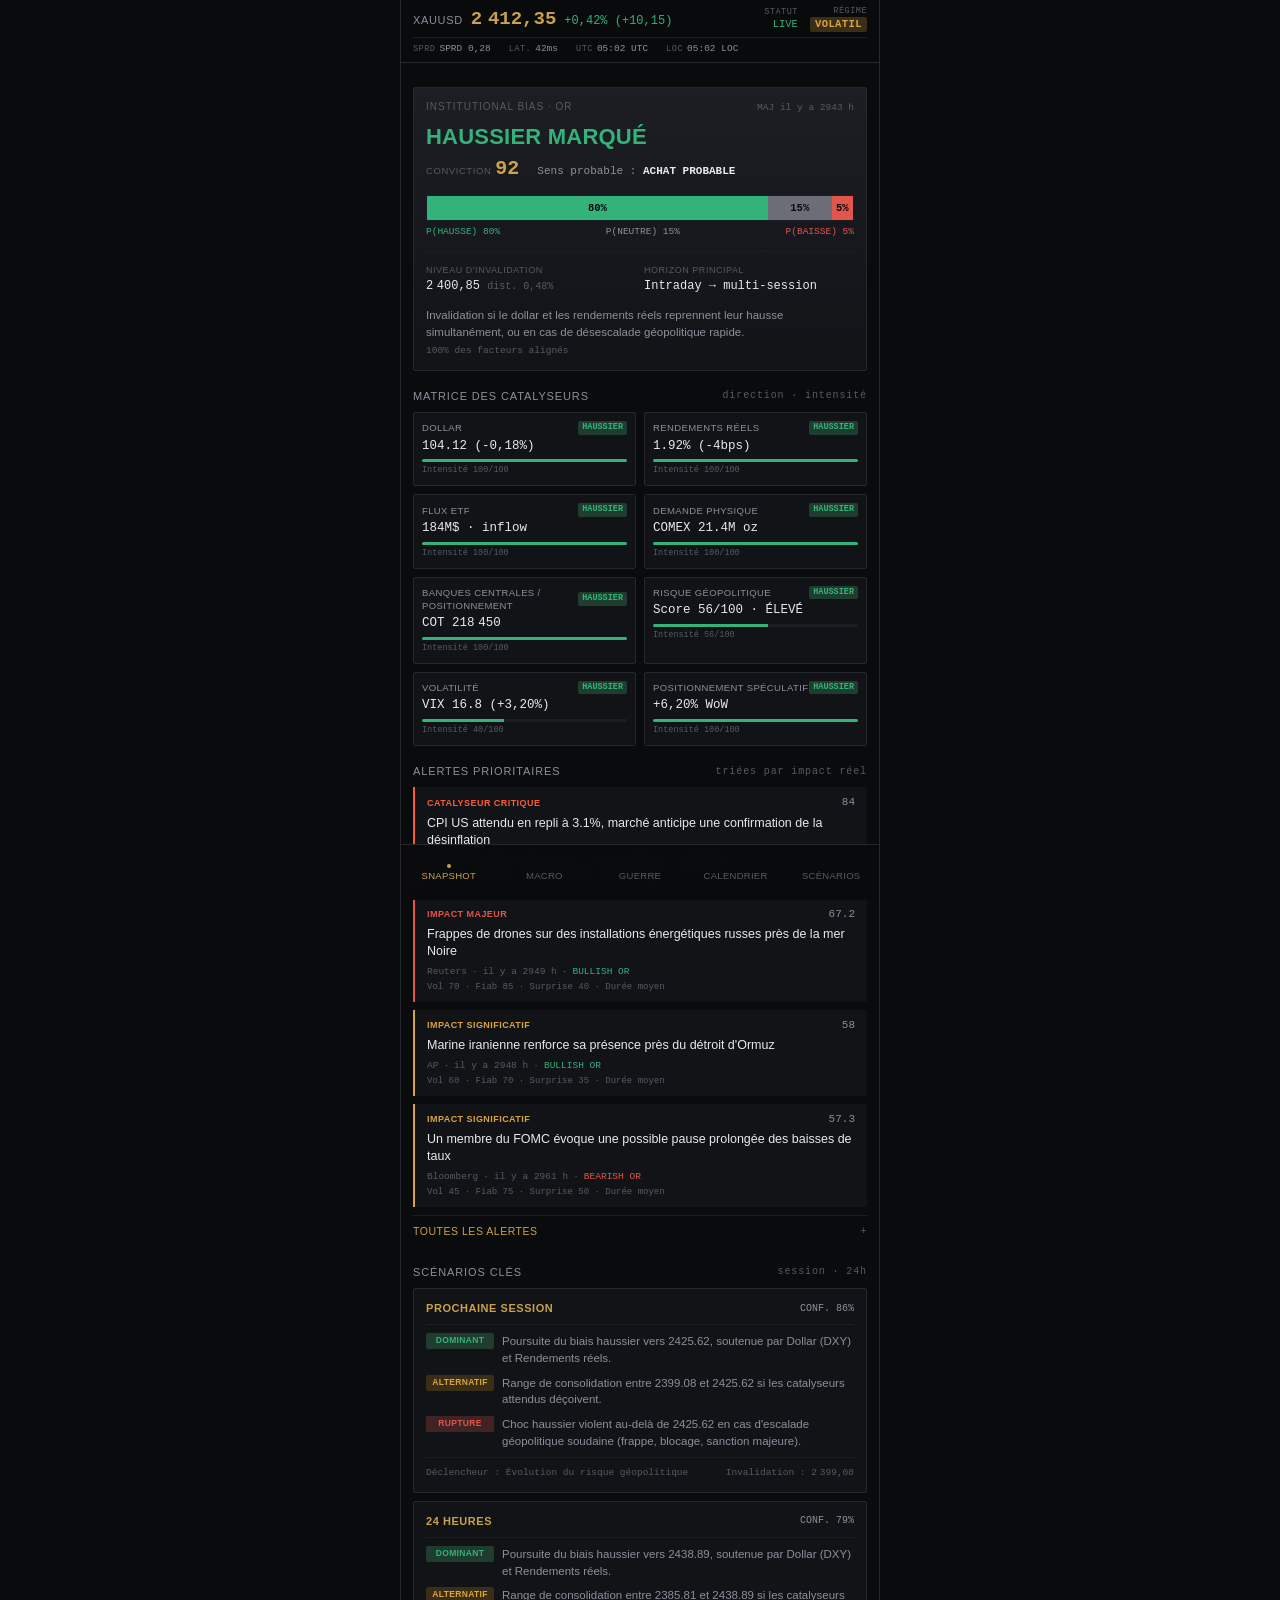
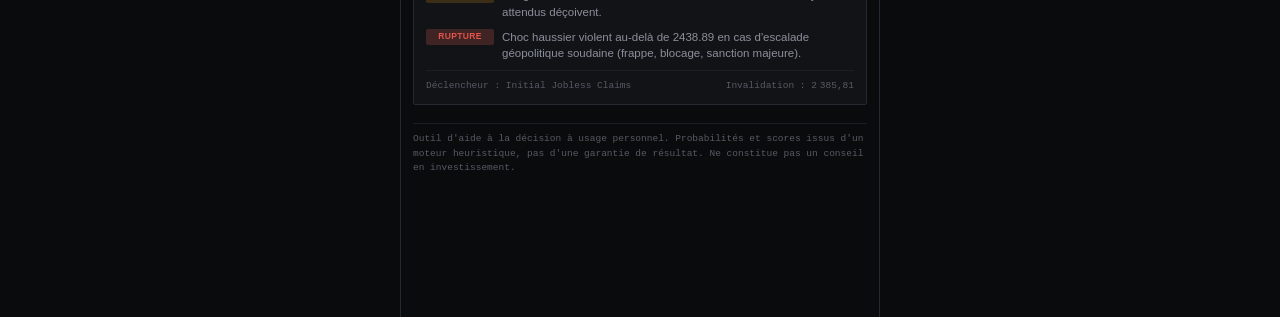
==== index.html @ 2cdd27ff "Rename index-15.html to index.html" ====
<!DOCTYPE html>
<html lang="fr">
<head>
<meta charset="UTF-8">
<meta name="viewport" content="width=device-width, initial-scale=1, viewport-fit=cover, maximum-scale=1">
<meta name="theme-color" content="#0A0B0D">
<meta name="description" content="Gold Compass — terminal institutionnel XAUUSD : biais, conviction, news gradées, risque géopolitique, scénarios.">
<title>GOLD COMPASS · XAUUSD</title>
<link rel="stylesheet" href="styles.css">
</head>
<body>

<div id="app-loading">CHARGEMENT DU TERMINAL…</div>

<div class="app-shell" id="app">

  <!-- ============ 1. HEADER FIXE ============ -->
  <header class="header-fixed">
    <div class="hdr-row hdr-row-main">
      <div class="hdr-left">
        <span class="hdr-symbol">XAUUSD</span>
        <span id="hdr-price">—</span>
        <span id="hdr-change" class="hdr-change flat">—</span>
      </div>
      <div class="hdr-right">
        <span><span class="k">STATUT</span><span id="hdr-status" class="hdr-status">—</span></span>
        <span><span class="k">RÉGIME</span><span id="hdr-regime" class="hdr-regime">—</span></span>
      </div>
    </div>
    <div class="hdr-row hdr-row-sub">
      <span><span class="k">SPRD</span><span id="hdr-spread">—</span></span>
      <span><span class="k">LAT.</span><span id="hdr-latency">—</span></span>
      <span><span class="k">UTC</span><span id="hdr-utc">—</span></span>
      <span><span class="k">LOC</span><span id="hdr-local">—</span></span>
    </div>
  </header>

  <!-- ============ CONTENU ============ -->
  <main class="content">

    <!-- ============ TAB : SNAPSHOT ============ -->
    <section class="tab-panel active" data-tab="snapshot">

      <!-- 2. BANDEAU INSTITUTIONAL BIAS -->
      <div class="bias-banner">
        <div class="bias-head">
          <span class="bias-eyebrow">Institutional Bias · Or</span>
          <span class="bias-updated-wrap">MAJ <span id="bias-updated">—</span></span>
        </div>
        <div id="bias-label" class="bias-label">—</div>
        <div class="bias-row2">
          <span class="bias-conviction"><span class="bias-conviction-k">CONVICTION</span><span id="bias-conviction-value">—</span></span>
          <span class="bias-direction-wrap">Sens probable : <span id="bias-direction">—</span></span>
        </div>

        <div class="prob-bar" id="prob-bar"></div>
        <div class="prob-labels" id="prob-labels"></div>

        <div class="bias-detail-grid">
          <div class="bias-detail-item">
            <div class="k">Niveau d'invalidation</div>
            <div class="v"><span id="bias-invalidation">—</span> <span id="bias-invalidation-pct" class="v-sub"></span></div>
          </div>
          <div class="bias-detail-item">
            <div class="k">Horizon principal</div>
            <div class="v">Intraday → multi-session</div>
          </div>
        </div>

        <p class="bias-alt" id="bias-alt">—</p>
        <div class="bias-agreement" id="bias-agreement">—</div>
      </div>

      <!-- 3. MATRICE DES CATALYSEURS -->
      <div class="section-title">Matrice des catalyseurs <span class="section-sub">direction · intensité</span></div>
      <div class="catalyst-grid" id="catalyst-grid"></div>

      <!-- 4. FIL D'ALERTES PRIORISÉ -->
      <div class="section-title">Alertes prioritaires <span class="section-sub">triées par impact réel</span></div>
      <div id="news-feed-snapshot"></div>
      <details class="accordion">
        <summary>Toutes les alertes</summary>
        <div id="news-feed-full" style="margin-top:var(--gap-s);"></div>
      </details>

      <!-- 5. SCÉNARIOS (aperçu) -->
      <div class="section-title">Scénarios clés <span class="section-sub">session · 24h</span></div>
      <div id="scenario-cards-snapshot"></div>

      <p class="disclaimer">Outil d'aide à la décision à usage personnel. Probabilités et scores issus d'un moteur heuristique, pas d'une garantie de résultat. Ne constitue pas un conseil en investissement.</p>
    </section>

    <!-- ============ TAB : MACRO ============ -->
    <section class="tab-panel" data-tab="macro">
      <div class="section-title">Macro & marchés <span class="section-sub">flux normalisés</span></div>
      <div id="macro-list"></div>
    </section>

    <!-- ============ TAB : GUERRE ============ -->
    <section class="tab-panel" data-tab="guerre">
      <div class="section-title">Global Risk Score</div>
      <div class="risk-summary">
        <div class="risk-score-block">
          <div><span id="risk-score-value">—</span><span class="risk-score-max">/100</span></div>
          <div id="risk-score-level" class="risk-level">—</div>
        </div>
        <div class="risk-trend-list">
          <div class="risk-trend-row"><span class="k">Zones en escalade</span><span id="risk-escalating">—</span></div>
          <div class="risk-trend-row"><span class="k">Zones stables</span><span id="risk-stable">—</span></div>
          <div class="risk-trend-row"><span class="k">Zones en désescalade</span><span id="risk-deescalating">—</span></div>
        </div>
      </div>

      <div class="section-title">Safe Haven Engine <span class="section-sub">demande refuge / risk-off</span></div>
      <div class="haven-grid" id="haven-grid"></div>

      <div class="section-title">Zones de tension</div>
      <div id="geo-zones"></div>
    </section>

    <!-- ============ TAB : CALENDRIER ============ -->
    <section class="tab-panel" data-tab="calendrier">
      <div class="section-title">Calendrier macro <span class="section-sub">événements à venir</span></div>
      <div id="calendar-list"></div>
    </section>

    <!-- ============ TAB : SCÉNARIOS ============ -->
    <section class="tab-panel" data-tab="scenarios">
      <div class="section-title">Scénarios par horizon <span class="section-sub">1h · session · 24h · 48h · semaine</span></div>
      <div id="scenario-cards-full"></div>
    </section>

  </main>

  <!-- ============ 6. FOOTER FIXE — NAVIGATION ============ -->
  <nav class="footer-nav">
    <button class="nav-btn active" data-tab="snapshot"><span class="nav-dot"></span>Snapshot</button>
    <button class="nav-btn" data-tab="macro"><span class="nav-dot"></span>Macro</button>
    <button class="nav-btn" data-tab="guerre"><span class="nav-dot"></span>Guerre</button>
    <button class="nav-btn" data-tab="calendrier"><span class="nav-dot"></span>Calendrier</button>
    <button class="nav-btn" data-tab="scenarios"><span class="nav-dot"></span>Scénarios</button>
  </nav>

</div>

<script src="app.js"></script>
</body>
</html>
---- styles.css ----
/* ==========================================================================
   GOLD COMPASS — design tokens
   Palette   : quasi-noir institutionnel + accent or restreint au signal
   Type      : mono (data) / condensée (labels) / sans (lecture)
   Signature : jauge de probabilité segmentée dans le bandeau de biais
   ========================================================================== */

:root {
  --bg-base:        #0A0B0D;
  --bg-panel:       #121317;
  --bg-panel-alt:   #17181D;
  --bg-raised:      #1C1E24;
  --border:         #26282F;
  --border-soft:    #1C1E24;

  --text-primary:   #E7E9EC;
  --text-secondary: #8A909B;
  --text-tertiary:  #565A63;

  --gold:           #C9A24B;
  --gold-dim:       #8A7238;

  --bull:           #33B27A;
  --bull-dim:       #1E3D2E;
  --bear:           #E1554C;
  --bear-dim:       #402323;
  --amber:          #D9A441;
  --amber-dim:      #3A2F16;
  --crisis:         #FF5A36;

  --font-mono: 'SF Mono', 'JetBrains Mono', 'Roboto Mono', 'Consolas', ui-monospace, monospace;
  --font-cond: 'Archivo Narrow', 'Roboto Condensed', 'Arial Narrow', sans-serif;
  --font-body: -apple-system, 'Segoe UI', Roboto, Helvetica, Arial, sans-serif;

  --radius: 2px;
  --gap-xs: 4px;
  --gap-s: 8px;
  --gap-m: 12px;
  --gap-l: 18px;

  --header-h: 52px;
  --nav-h: 56px;
}

* { box-sizing: border-box; margin: 0; padding: 0; }

html, body {
  height: 100%;
  background: var(--bg-base);
  color: var(--text-primary);
  font-family: var(--font-body);
  -webkit-font-smoothing: antialiased;
  overscroll-behavior-y: none;
}

body { font-size: 13px; line-height: 1.4; }

::selection { background: var(--gold-dim); color: #fff; }

a { color: inherit; text-decoration: none; }

button {
  font-family: inherit;
  background: none;
  border: none;
  color: inherit;
  cursor: pointer;
}

:focus-visible {
  outline: 2px solid var(--gold);
  outline-offset: 1px;
}

@media (prefers-reduced-motion: reduce) {
  * { animation-duration: 0.001ms !important; transition-duration: 0.001ms !important; }
}

/* --------------------------------------------------------------------------
   APP SHELL
   -------------------------------------------------------------------------- */
#app-loading {
  position: fixed; inset: 0; display: flex; align-items: center; justify-content: center;
  background: var(--bg-base); color: var(--text-secondary);
  font-family: var(--font-mono); font-size: 12px; letter-spacing: 0.08em;
  z-index: 999;
}

.app-shell {
  display: flex;
  flex-direction: column;
  min-height: 100dvh;
}

/* --------------------------------------------------------------------------
   HEADER FIXE
   -------------------------------------------------------------------------- */
.header-fixed {
  position: sticky; top: 0; z-index: 50;
  padding: 6px var(--gap-m) 7px;
  background: rgba(10,11,13,0.94);
  backdrop-filter: blur(6px);
  border-bottom: 1px solid var(--border);
}

.hdr-row { display: flex; align-items: center; justify-content: space-between; gap: var(--gap-s); }
.hdr-row-main { margin-bottom: 4px; }
.hdr-row-sub { padding-top: 4px; border-top: 1px solid var(--border-soft); justify-content: flex-start; gap: var(--gap-l); }
.hdr-row-sub > span { display: flex; align-items: baseline; gap: 4px; font-family: var(--font-mono); font-size: 9.5px; color: var(--text-secondary); }
.hdr-row-sub .k { font-size: 8.5px; letter-spacing: 0.06em; color: var(--text-tertiary); }

.hdr-left { display: flex; align-items: baseline; gap: var(--gap-s); min-width: 0; }
.hdr-symbol { font-family: var(--font-cond); font-size: 11px; letter-spacing: 0.06em; color: var(--text-secondary); }
#hdr-price { font-family: var(--font-mono); font-size: 19px; font-weight: 600; color: var(--gold); }
.hdr-change { font-family: var(--font-mono); font-size: 12px; }
.hdr-change.pos { color: var(--bull); }
.hdr-change.neg { color: var(--bear); }
.hdr-change.flat { color: var(--text-secondary); }

.hdr-right { display: flex; align-items: center; gap: var(--gap-m); font-family: var(--font-mono); font-size: 10.5px; color: var(--text-secondary); flex-shrink: 0; }
.hdr-right > * { display: flex; flex-direction: column; align-items: flex-end; line-height: 1.25; }
.hdr-right .k { font-size: 8.5px; letter-spacing: 0.06em; color: var(--text-tertiary); }

.hdr-status.ok { color: var(--bull); }
.hdr-status.degraded { color: var(--amber); }

.hdr-regime { padding: 1px 5px; border-radius: var(--radius); font-weight: 700; letter-spacing: 0.04em; }
.regime-normal   { background: var(--bull-dim); color: var(--bull); }
.regime-volatile { background: var(--amber-dim); color: var(--amber); }
.regime-stress   { background: var(--bear-dim); color: var(--bear); }
.regime-crisis   { background: var(--crisis); color: #1A0A05; animation: pulse-crisis 1.4s infinite; }

@keyframes pulse-crisis { 0%,100% { opacity: 1; } 50% { opacity: 0.55; } }

body.crisis-mode .header-fixed { border-bottom-color: var(--crisis); }

/* --------------------------------------------------------------------------
   TABS / CONTENT
   -------------------------------------------------------------------------- */
.content { flex: 1; overflow-y: auto; padding-bottom: calc(var(--nav-h) + var(--gap-l)); }
.tab-panel { display: none; padding: var(--gap-m); }
.tab-panel.active { display: block; }

.section-title {
  font-family: var(--font-cond); font-size: 11px; letter-spacing: 0.08em; text-transform: uppercase;
  color: var(--text-secondary); margin: var(--gap-l) 0 var(--gap-s);
  display: flex; align-items: center; justify-content: space-between;
}
.section-title:first-child { margin-top: 0; }
.section-sub { font-family: var(--font-mono); font-size: 10px; color: var(--text-tertiary); font-weight: 400; text-transform: none; }

/* --------------------------------------------------------------------------
   BANDEAU BIAIS — signature de l'app
   -------------------------------------------------------------------------- */
.bias-banner {
  background: linear-gradient(180deg, var(--bg-raised) 0%, var(--bg-panel) 100%);
  border: 1px solid var(--border);
  border-radius: var(--radius);
  padding: var(--gap-m);
  margin-top: var(--gap-m);
}

.bias-head { display: flex; align-items: center; justify-content: space-between; margin-bottom: var(--gap-s); }
.bias-eyebrow { font-family: var(--font-cond); font-size: 10px; letter-spacing: 0.1em; color: var(--text-tertiary); text-transform: uppercase; }
.bias-updated-wrap { font-family: var(--font-mono); font-size: 9.5px; color: var(--text-tertiary); }

.bias-label { font-family: var(--font-cond); font-size: 22px; font-weight: 700; letter-spacing: 0.01em; text-transform: uppercase; }
.bias-label.bull { color: var(--bull); }
.bias-label.bear { color: var(--bear); }

.bias-row2 { display: flex; align-items: baseline; gap: var(--gap-l); margin-top: 2px; }
.bias-conviction { display: flex; align-items: baseline; gap: 4px; }
.bias-conviction-k { font-family: var(--font-cond); font-size: 9.5px; color: var(--text-tertiary); letter-spacing: 0.06em; }
#bias-conviction-value { font-family: var(--font-mono); font-size: 20px; font-weight: 700; color: var(--gold); }
.bias-direction-wrap { font-family: var(--font-mono); font-size: 11px; color: var(--text-secondary); }
#bias-direction { color: var(--text-primary); font-weight: 600; }

/* jauge de probabilité segmentée */
.prob-bar { display: flex; height: 26px; border-radius: var(--radius); overflow: hidden; margin-top: var(--gap-m); border: 1px solid var(--border-soft); }
.prob-seg { display: flex; align-items: center; justify-content: center; font-family: var(--font-mono); font-size: 10.5px; font-weight: 700; color: #0A0B0D; transition: flex 0.4s ease; }
.prob-up { background: var(--bull); }
.prob-neutral { background: #6B6E76; color: #0A0B0D; }
.prob-down { background: var(--bear); }

.prob-labels { display: flex; justify-content: space-between; margin-top: var(--gap-xs); font-family: var(--font-mono); font-size: 9.5px; }
.lbl-up { color: var(--bull); } .lbl-neutral { color: var(--text-secondary); } .lbl-down { color: var(--bear); }

.bias-detail-grid { display: grid; grid-template-columns: 1fr 1fr; gap: var(--gap-s); margin-top: var(--gap-m); padding-top: var(--gap-m); border-top: 1px solid var(--border-soft); }
.bias-detail-item .k { font-family: var(--font-cond); font-size: 9px; color: var(--text-tertiary); letter-spacing: 0.06em; text-transform: uppercase; }
.bias-detail-item .v { font-family: var(--font-mono); font-size: 12px; color: var(--text-primary); margin-top: 2px; }
.bias-detail-item .v-sub { font-size: 10px; color: var(--text-tertiary); }

.bias-alt { font-size: 11.5px; color: var(--text-secondary); margin-top: var(--gap-m); line-height: 1.45; }
.bias-agreement { font-family: var(--font-mono); font-size: 9.5px; color: var(--text-tertiary); margin-top: var(--gap-xs); }

/* --------------------------------------------------------------------------
   MATRICE DES CATALYSEURS
   -------------------------------------------------------------------------- */
.catalyst-grid { display: grid; grid-template-columns: 1fr 1fr; gap: var(--gap-s); }
.catalyst-card { background: var(--bg-panel); border: 1px solid var(--border); border-radius: var(--radius); padding: var(--gap-s); }
.catalyst-top { display: flex; align-items: center; justify-content: space-between; margin-bottom: 3px; }
.catalyst-label { font-family: var(--font-cond); font-size: 9.5px; letter-spacing: 0.04em; color: var(--text-secondary); text-transform: uppercase; }
.catalyst-dir { font-family: var(--font-mono); font-size: 8.5px; font-weight: 700; padding: 1px 4px; border-radius: var(--radius); }
.catalyst-dir.bull { color: var(--bull); background: var(--bull-dim); }
.catalyst-dir.bear { color: var(--bear); background: var(--bear-dim); }
.catalyst-dir.flat { color: var(--text-secondary); background: var(--bg-raised); }
.catalyst-value { font-family: var(--font-mono); font-size: 12.5px; color: var(--text-primary); margin-bottom: var(--gap-xs); }
.catalyst-bar { height: 3px; background: var(--border-soft); border-radius: 2px; overflow: hidden; }
.catalyst-bar-fill { height: 100%; }
.catalyst-bar-fill.bull { background: var(--bull); }
.catalyst-bar-fill.bear { background: var(--bear); }
.catalyst-bar-fill.flat { background: var(--text-tertiary); }
.catalyst-conf { font-family: var(--font-mono); font-size: 8.5px; color: var(--text-tertiary); margin-top: 3px; }

/* --------------------------------------------------------------------------
   FIL D'ALERTES / NEWS
   -------------------------------------------------------------------------- */
.news-item { border-left: 2px solid var(--border); background: var(--bg-panel); border-radius: 0 var(--radius) var(--radius) 0; padding: var(--gap-s) var(--gap-m); margin-bottom: var(--gap-s); }
.news-item.tier-critical { border-left-color: var(--crisis); }
.news-item.tier-major { border-left-color: var(--bear); }
.news-item.tier-significant { border-left-color: var(--amber); }
.news-item.tier-moderate { border-left-color: var(--text-tertiary); }
.news-item.tier-noise { border-left-color: var(--border); opacity: 0.7; }

.news-top { display: flex; align-items: center; justify-content: space-between; margin-bottom: 4px; }
.news-tier { font-family: var(--font-cond); font-size: 9px; font-weight: 700; letter-spacing: 0.05em; text-transform: uppercase; }
.news-tier.tier-critical { color: var(--crisis); }
.news-tier.tier-major { color: var(--bear); }
.news-tier.tier-significant { color: var(--amber); }
.news-tier.tier-moderate, .news-tier.tier-noise { color: var(--text-tertiary); }
.news-score { font-family: var(--font-mono); font-size: 11px; color: var(--text-secondary); }

.news-title { font-size: 12.5px; line-height: 1.4; color: var(--text-primary); margin-bottom: 4px; }
.news-meta { display: flex; gap: 5px; font-family: var(--font-mono); font-size: 9.5px; color: var(--text-tertiary); flex-wrap: wrap; }
.news-dir.bullish { color: var(--bull); }
.news-dir.bearish { color: var(--bear); }
.news-dir.mixed { color: var(--amber); }
.news-sens { font-family: var(--font-mono); font-size: 9px; color: var(--text-tertiary); margin-top: 3px; }

/* --------------------------------------------------------------------------
   ACCORDÉON (détails secondaires pliables)
   -------------------------------------------------------------------------- */
.accordion { margin-top: var(--gap-s); }
.accordion summary {
  cursor: pointer; list-style: none;
  font-family: var(--font-cond); font-size: 10.5px; letter-spacing: 0.05em; text-transform: uppercase;
  color: var(--gold); padding: var(--gap-s) 0; border-top: 1px solid var(--border-soft);
  display: flex; align-items: center; justify-content: space-between;
}
.accordion summary::-webkit-details-marker { display: none; }
.accordion summary::after { content: '+'; font-family: var(--font-mono); color: var(--text-tertiary); }
.accordion[open] summary::after { content: '−'; }

/* --------------------------------------------------------------------------
   SCÉNARIOS
   -------------------------------------------------------------------------- */
.scenario-card { background: var(--bg-panel); border: 1px solid var(--border); border-radius: var(--radius); padding: var(--gap-m); margin-bottom: var(--gap-s); }
.scenario-top { display: flex; align-items: center; justify-content: space-between; margin-bottom: var(--gap-s); padding-bottom: var(--gap-s); border-bottom: 1px solid var(--border-soft); }
.scenario-horizon { font-family: var(--font-cond); font-size: 11px; letter-spacing: 0.05em; color: var(--gold); text-transform: uppercase; font-weight: 700; }
.scenario-conf { font-family: var(--font-mono); font-size: 10px; color: var(--text-secondary); }

.scenario-row { display: flex; gap: var(--gap-s); margin-bottom: var(--gap-s); align-items: flex-start; }
.scenario-row p { font-size: 11.5px; color: var(--text-secondary); line-height: 1.45; }
.scenario-tag { flex-shrink: 0; width: 68px; font-family: var(--font-cond); font-size: 8.5px; font-weight: 700; letter-spacing: 0.04em; padding: 2px 0; text-align: center; border-radius: var(--radius); height: fit-content; }
.scenario-tag.dominant { background: var(--bull-dim); color: var(--bull); }
.scenario-tag.alternative { background: var(--amber-dim); color: var(--amber); }
.scenario-tag.rupture { background: var(--bear-dim); color: var(--bear); }

.scenario-foot { display: flex; justify-content: space-between; font-family: var(--font-mono); font-size: 9.5px; color: var(--text-tertiary); margin-top: var(--gap-s); padding-top: var(--gap-s); border-top: 1px solid var(--border-soft); }

/* --------------------------------------------------------------------------
   GÉOPOLITIQUE + SAFE HAVEN
   -------------------------------------------------------------------------- */
.risk-summary { display: flex; align-items: center; gap: var(--gap-l); background: var(--bg-panel); border: 1px solid var(--border); border-radius: var(--radius); padding: var(--gap-m); }
.risk-score-block { text-align: center; }
#risk-score-value { font-family: var(--font-mono); font-size: 32px; font-weight: 700; color: var(--gold); line-height: 1; }
.risk-score-max { font-family: var(--font-mono); font-size: 11px; color: var(--text-tertiary); }
.risk-level { display: inline-block; margin-top: 4px; font-family: var(--font-cond); font-size: 9.5px; font-weight: 700; padding: 2px 6px; border-radius: var(--radius); letter-spacing: 0.04em; }
.risk-critique { background: var(--crisis); color: #1A0A05; }
.risk-eleve { background: var(--bear-dim); color: var(--bear); }
.risk-modere { background: var(--amber-dim); color: var(--amber); }
.risk-faible { background: var(--bull-dim); color: var(--bull); }

.risk-trend-list { flex: 1; display: flex; flex-direction: column; gap: 5px; font-family: var(--font-mono); font-size: 11px; }
.risk-trend-row { display: flex; justify-content: space-between; }
.risk-trend-row .k { color: var(--text-secondary); }

.geo-card { background: var(--bg-panel); border: 1px solid var(--border); border-left: 3px solid var(--text-tertiary); border-radius: 0 var(--radius) var(--radius) 0; padding: var(--gap-s) var(--gap-m); margin-bottom: var(--gap-s); }
.geo-card.trend-escalade { border-left-color: var(--bear); }
.geo-card.trend-stable { border-left-color: var(--amber); }
.geo-card.trend-desescalade { border-left-color: var(--bull); }
.geo-top { display: flex; justify-content: space-between; align-items: baseline; }
.geo-zone { font-family: var(--font-cond); font-size: 12.5px; font-weight: 700; color: var(--text-primary); }
.geo-severity { font-family: var(--font-mono); font-size: 11px; color: var(--text-secondary); }
.geo-type { font-family: var(--font-mono); font-size: 9.5px; color: var(--text-tertiary); text-transform: uppercase; margin-top: 2px; }
.geo-trend { color: var(--text-secondary); }
.geo-desc { font-size: 11.5px; color: var(--text-secondary); margin-top: 4px; line-height: 1.4; }
.geo-updated { font-family: var(--font-mono); font-size: 9px; color: var(--text-tertiary); margin-top: 4px; }

.haven-grid { display: grid; grid-template-columns: 1fr 1fr; gap: var(--gap-s); }
.haven-cell { background: var(--bg-panel); border: 1px solid var(--border); border-radius: var(--radius); padding: var(--gap-s); }
.haven-label { font-family: var(--font-cond); font-size: 9.5px; letter-spacing: 0.05em; color: var(--text-secondary); margin-bottom: 4px; }
.haven-bar { height: 4px; background: var(--border-soft); border-radius: 2px; overflow: hidden; margin-bottom: 3px; }
.haven-bar-fill { height: 100%; background: var(--gold); }
.haven-value { font-family: var(--font-mono); font-size: 12px; color: var(--text-primary); text-align: right; }

/* --------------------------------------------------------------------------
   CALENDRIER
   -------------------------------------------------------------------------- */
.cal-item { display: grid; grid-template-columns: 1fr auto; gap: 2px 8px; background: var(--bg-panel); border: 1px solid var(--border); border-radius: var(--radius); padding: var(--gap-s) var(--gap-m); margin-bottom: var(--gap-s); }
.cal-item.past { opacity: 0.5; }
.cal-time { font-family: var(--font-mono); font-size: 10px; color: var(--text-tertiary); grid-column: 1 / -1; }
.cal-event { font-size: 12.5px; color: var(--text-primary); font-weight: 600; }
.cal-imp { font-family: var(--font-cond); font-size: 8.5px; font-weight: 700; letter-spacing: 0.04em; padding: 1px 5px; border-radius: var(--radius); height: fit-content; justify-self: end; }
.imp-critical .cal-imp { background: var(--bear-dim); color: var(--bear); }
.imp-high .cal-imp { background: var(--amber-dim); color: var(--amber); }
.imp-medium .cal-imp { background: var(--bg-raised); color: var(--text-secondary); }
.cal-figures { grid-column: 1 / -1; display: flex; gap: var(--gap-m); font-family: var(--font-mono); font-size: 10px; color: var(--text-secondary); margin-top: 2px; }
.cal-actual { color: var(--gold); }

/* --------------------------------------------------------------------------
   MACRO — liste dense
   -------------------------------------------------------------------------- */
.macro-row { display: grid; grid-template-columns: 1.4fr 1fr 0.7fr 0.3fr; align-items: center; gap: var(--gap-s); padding: 7px 0; border-bottom: 1px solid var(--border-soft); font-family: var(--font-mono); font-size: 11.5px; }
.macro-name { font-family: var(--font-cond); font-size: 11px; color: var(--text-secondary); }
.macro-val { color: var(--text-primary); text-align: right; }
.macro-chg { text-align: right; font-size: 10.5px; }
.macro-chg.pos { color: var(--bull); }
.macro-chg.neg { color: var(--bear); }
.macro-chg.flat { color: var(--text-tertiary); }
.macro-trend { text-align: right; color: var(--text-tertiary); }

/* --------------------------------------------------------------------------
   FOOTER FIXE / NAVIGATION
   -------------------------------------------------------------------------- */
.footer-nav {
  position: sticky; bottom: 0; z-index: 50;
  height: var(--nav-h);
  display: grid; grid-template-columns: repeat(5, 1fr);
  background: rgba(10,11,13,0.96); backdrop-filter: blur(6px);
  border-top: 1px solid var(--border);
}
.nav-btn {
  display: flex; flex-direction: column; align-items: center; justify-content: center; gap: 2px;
  font-family: var(--font-cond); font-size: 9.5px; letter-spacing: 0.03em; text-transform: uppercase;
  color: var(--text-tertiary);
}
.nav-btn .nav-dot { width: 4px; height: 4px; border-radius: 50%; background: transparent; }
.nav-btn.active { color: var(--gold); }
.nav-btn.active .nav-dot { background: var(--gold); }

/* --------------------------------------------------------------------------
   FOOTER DISCLAIMER
   -------------------------------------------------------------------------- */
.disclaimer {
  font-family: var(--font-mono); font-size: 9.5px; color: var(--text-tertiary);
  border-top: 1px solid var(--border-soft); margin-top: var(--gap-l); padding-top: var(--gap-s); line-height: 1.5;
}

/* --------------------------------------------------------------------------
   RESPONSIVE — au-delà du mobile
   -------------------------------------------------------------------------- */
@media (min-width: 640px) {
  body { font-size: 13.5px; }
  .app-shell { max-width: 480px; margin: 0 auto; border-left: 1px solid var(--border); border-right: 1px solid var(--border); }
}
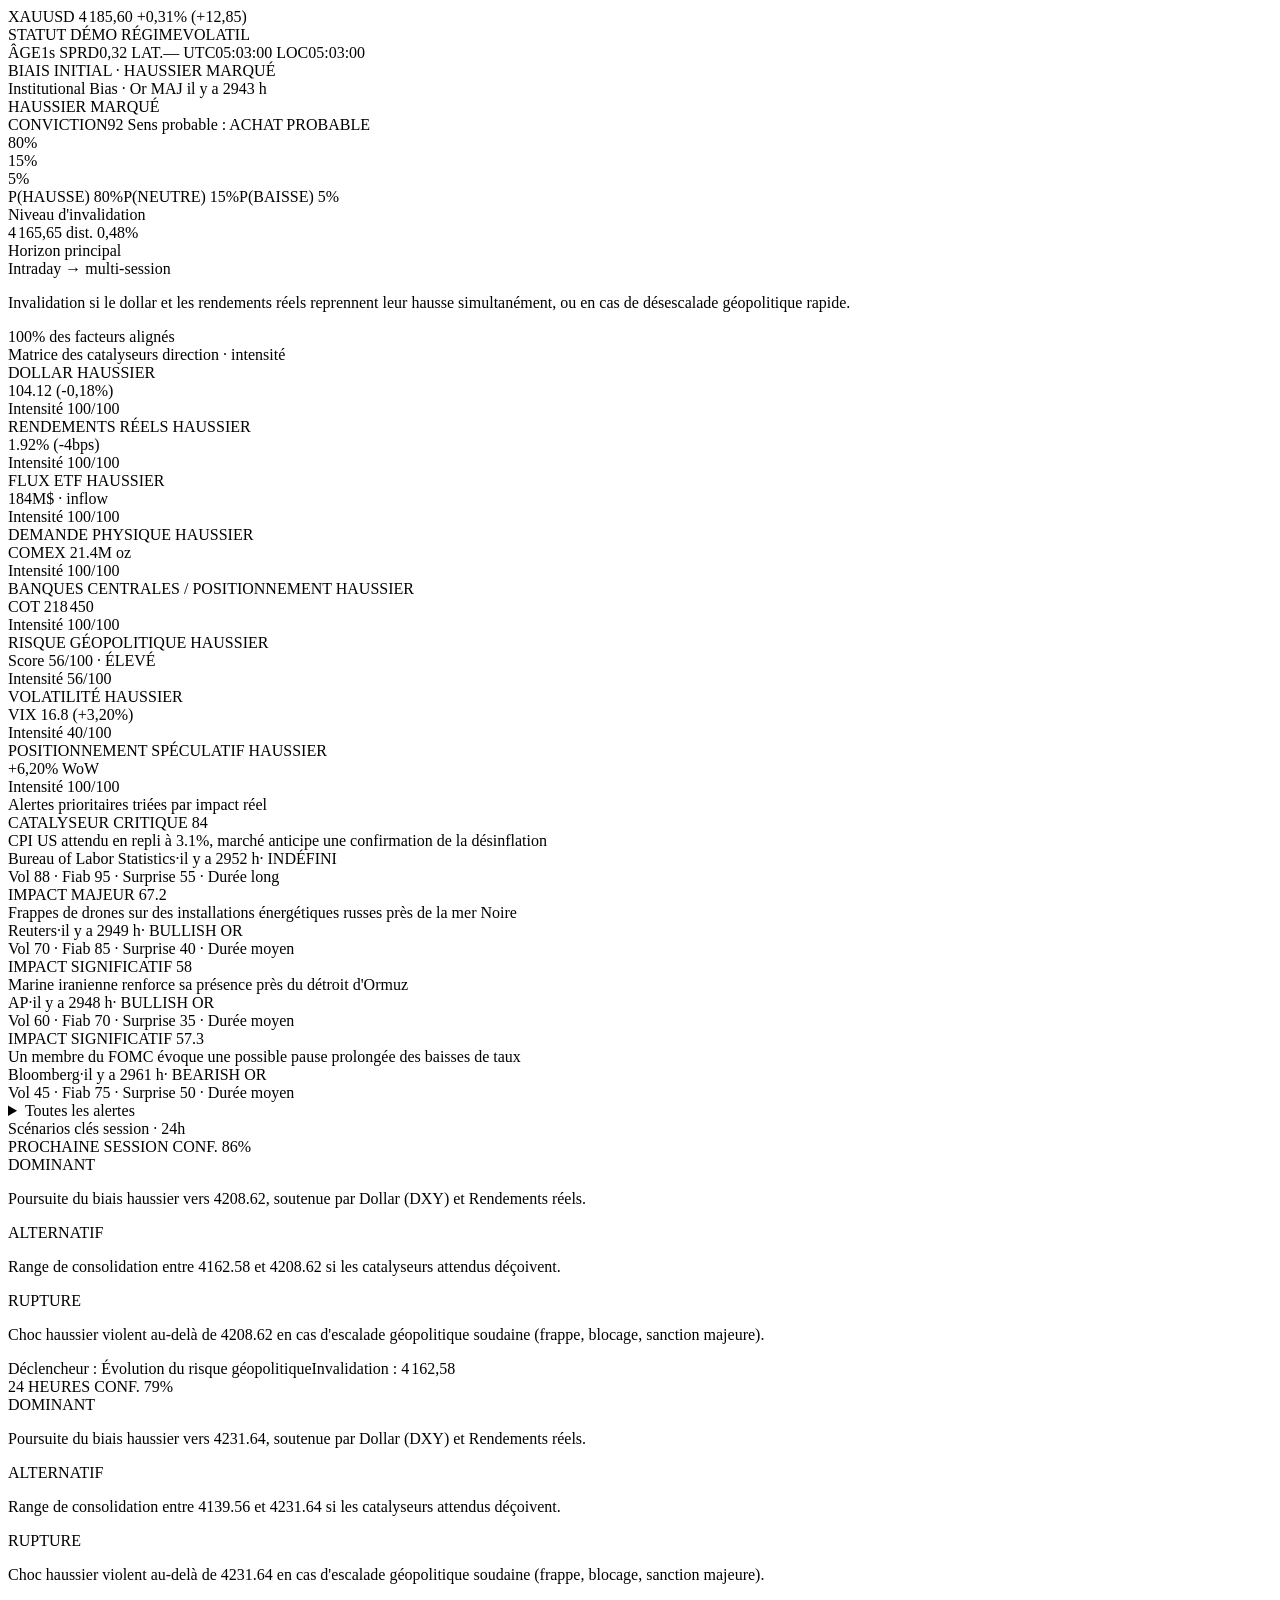
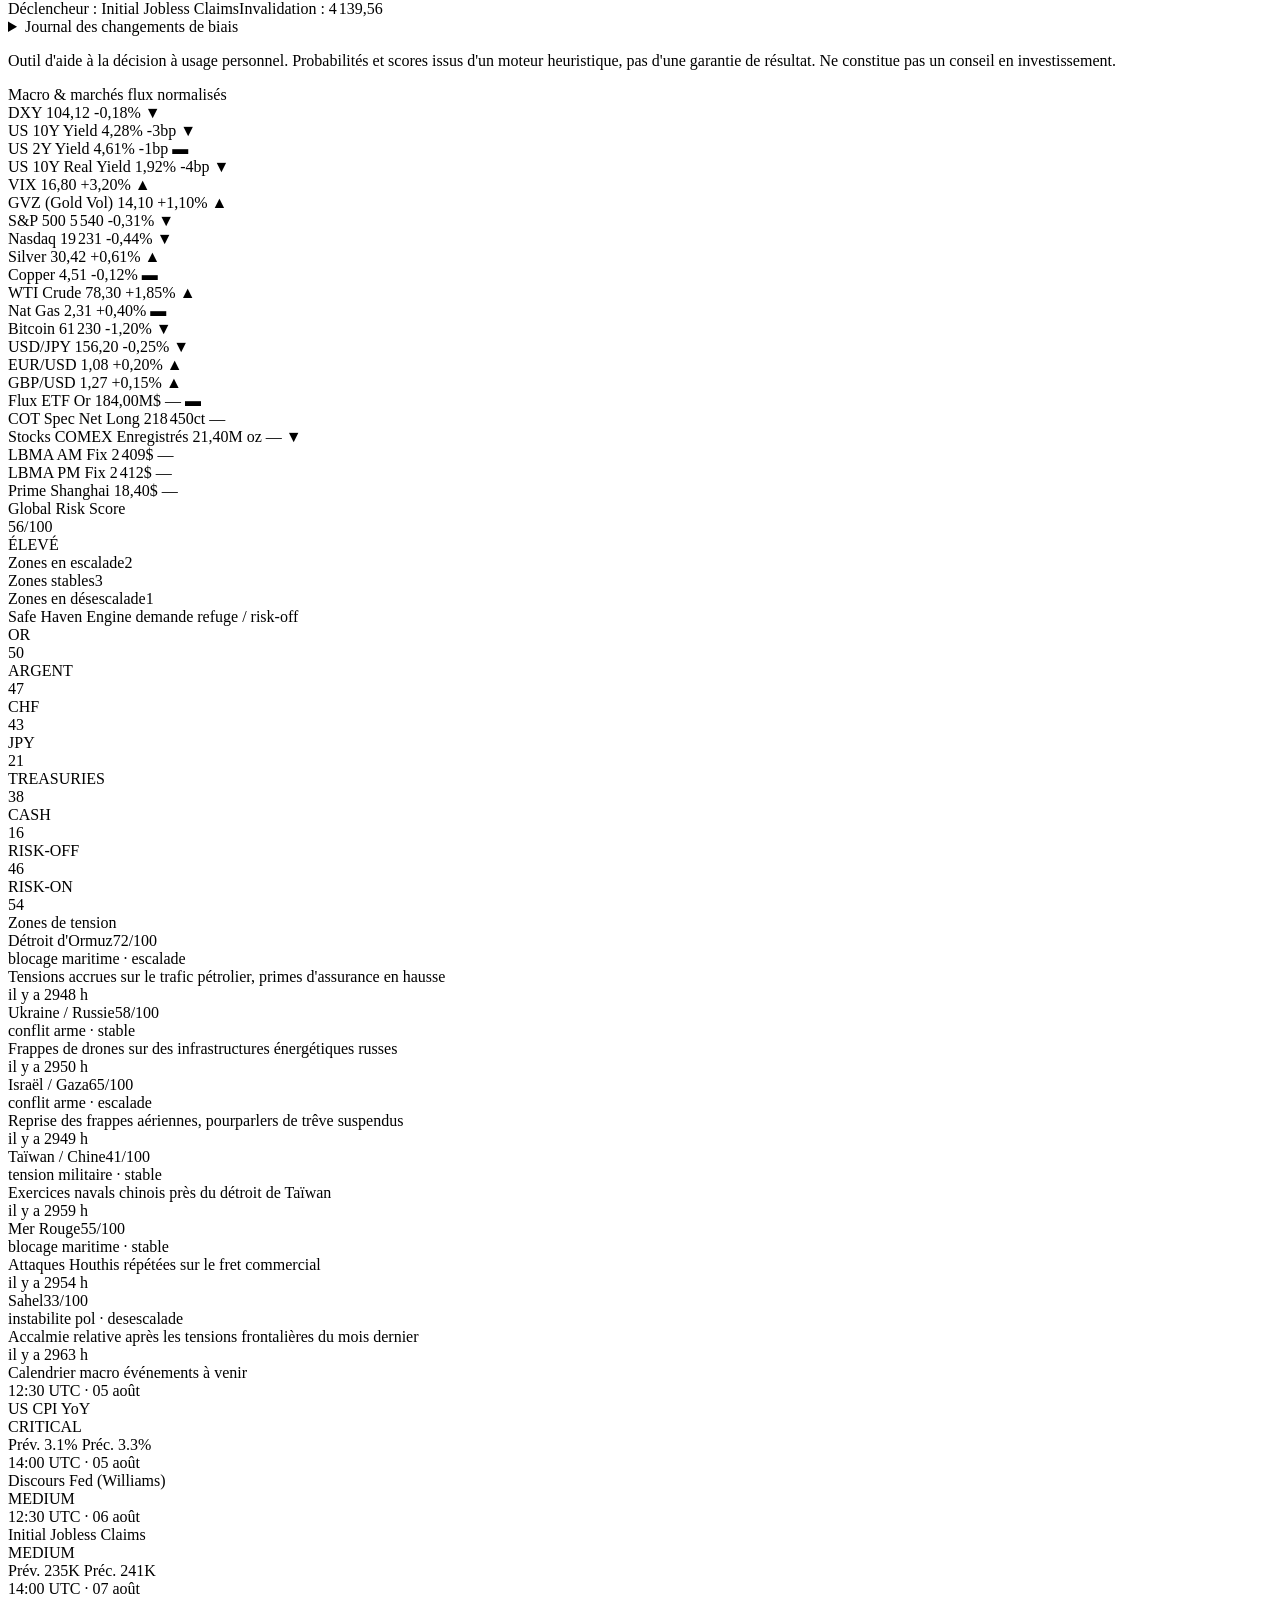
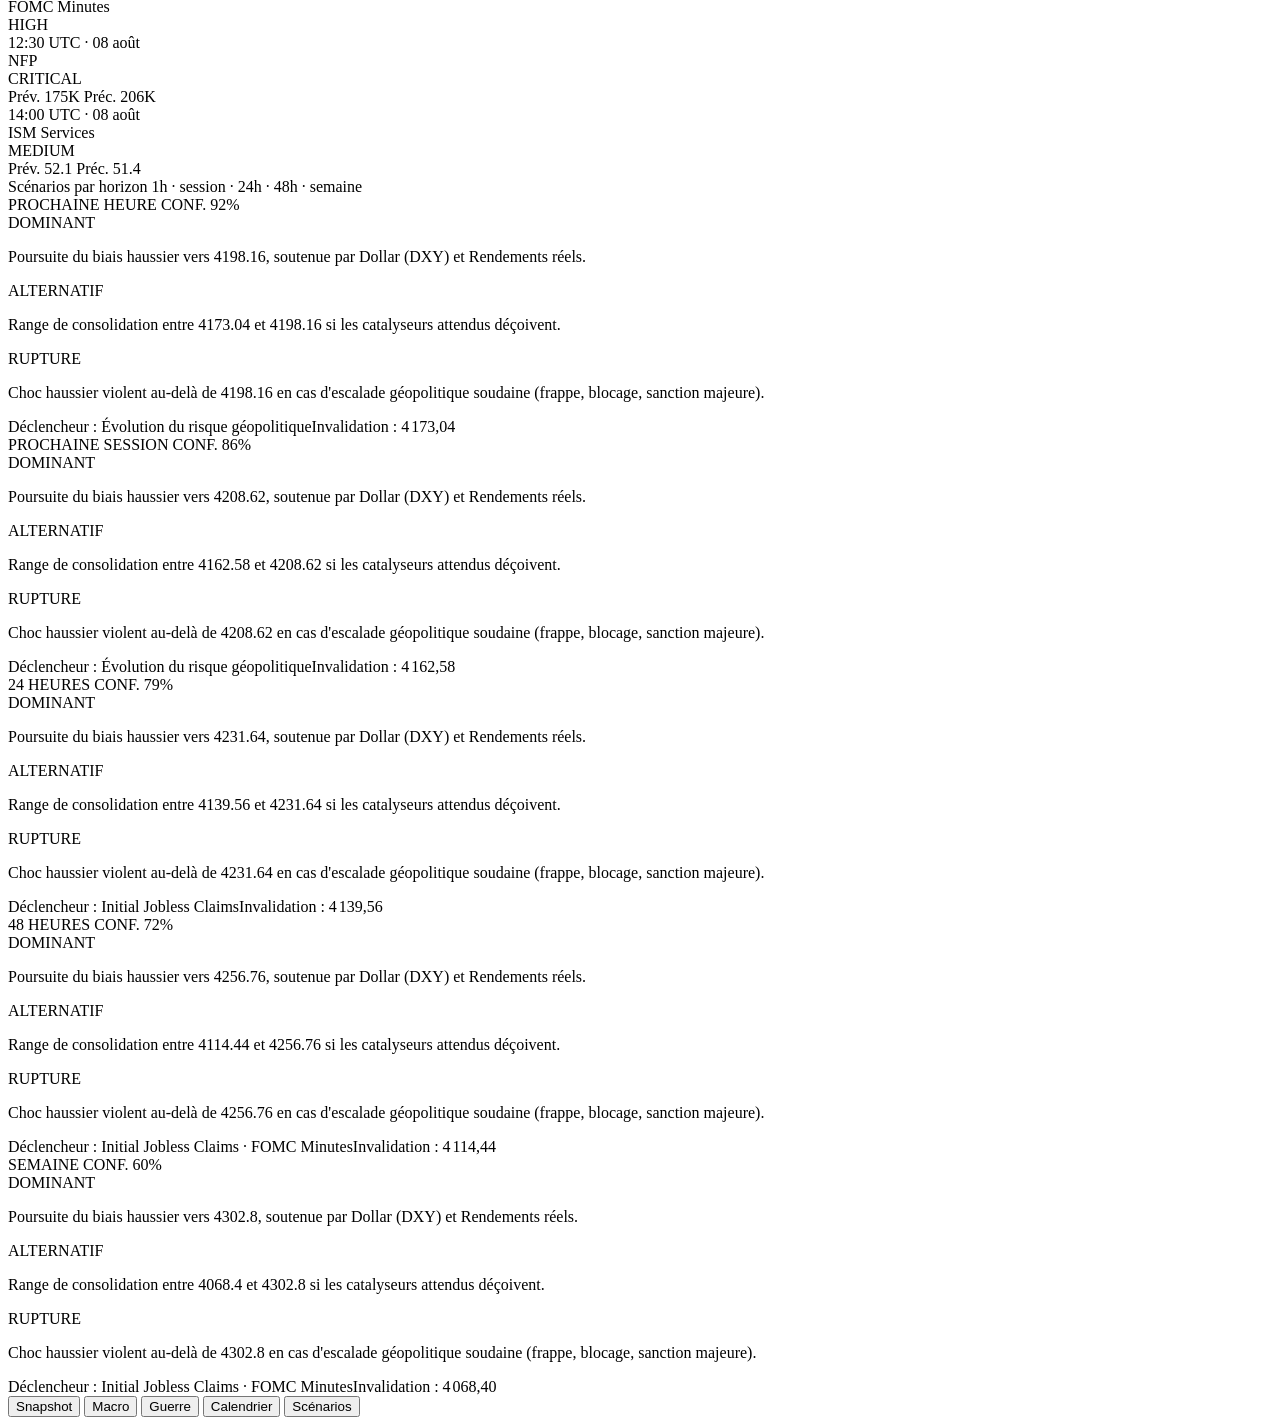
==== commit 57e6a287: "Rename index-13.html to index.html" ====
--- a/index.html
+++ b/index.html
@@ -23,16 +23,21 @@
         <span id="hdr-change" class="hdr-change flat">—</span>
       </div>
       <div class="hdr-right">
-        <span><span class="k">STATUT</span><span id="hdr-status" class="hdr-status">—</span></span>
+        <span id="hdr-status-block" role="button" tabindex="0" title="Toucher pour rafraîchir">
+          <span class="k"><span id="live-dot" class="live-dot"></span>STATUT</span>
+          <span id="hdr-status" class="hdr-status">—</span>
+        </span>
         <span><span class="k">RÉGIME</span><span id="hdr-regime" class="hdr-regime">—</span></span>
       </div>
     </div>
     <div class="hdr-row hdr-row-sub">
+      <span><span class="k">ÂGE</span><span id="hdr-age" class="hdr-age">—</span></span>
       <span><span class="k">SPRD</span><span id="hdr-spread">—</span></span>
       <span><span class="k">LAT.</span><span id="hdr-latency">—</span></span>
       <span><span class="k">UTC</span><span id="hdr-utc">—</span></span>
       <span><span class="k">LOC</span><span id="hdr-local">—</span></span>
     </div>
+    <div id="bias-change-flash" class="bias-change-flash" role="status" aria-live="polite"></div>
   </header>
 
   <!-- ============ CONTENU ============ -->
@@ -86,6 +91,12 @@
       <!-- 5. SCÉNARIOS (aperçu) -->
       <div class="section-title">Scénarios clés <span class="section-sub">session · 24h</span></div>
       <div id="scenario-cards-snapshot"></div>
+
+      <!-- JOURNAL D'AUDIT DES BIAIS -->
+      <details class="accordion">
+        <summary>Journal des changements de biais</summary>
+        <div id="bias-history" class="bias-history"></div>
+      </details>
 
       <p class="disclaimer">Outil d'aide à la décision à usage personnel. Probabilités et scores issus d'un moteur heuristique, pas d'une garantie de résultat. Ne constitue pas un conseil en investissement.</p>
     </section>
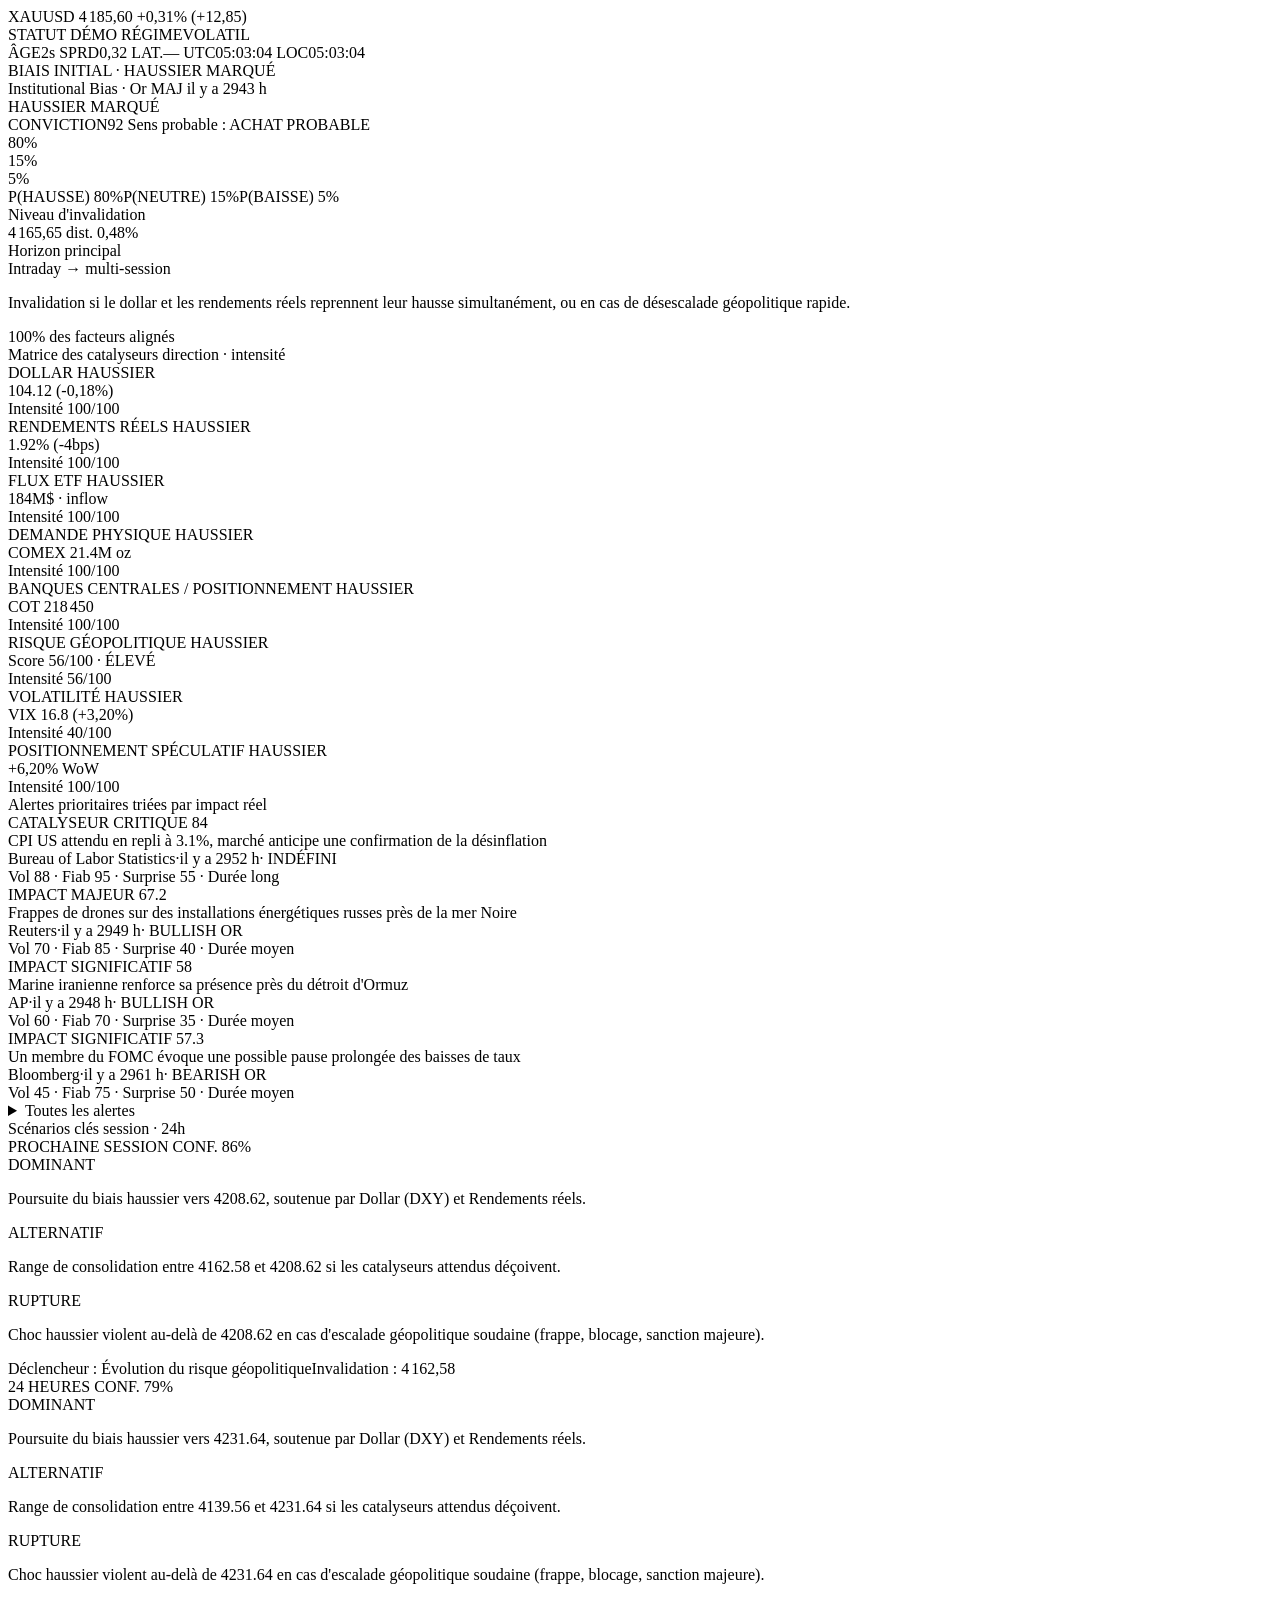
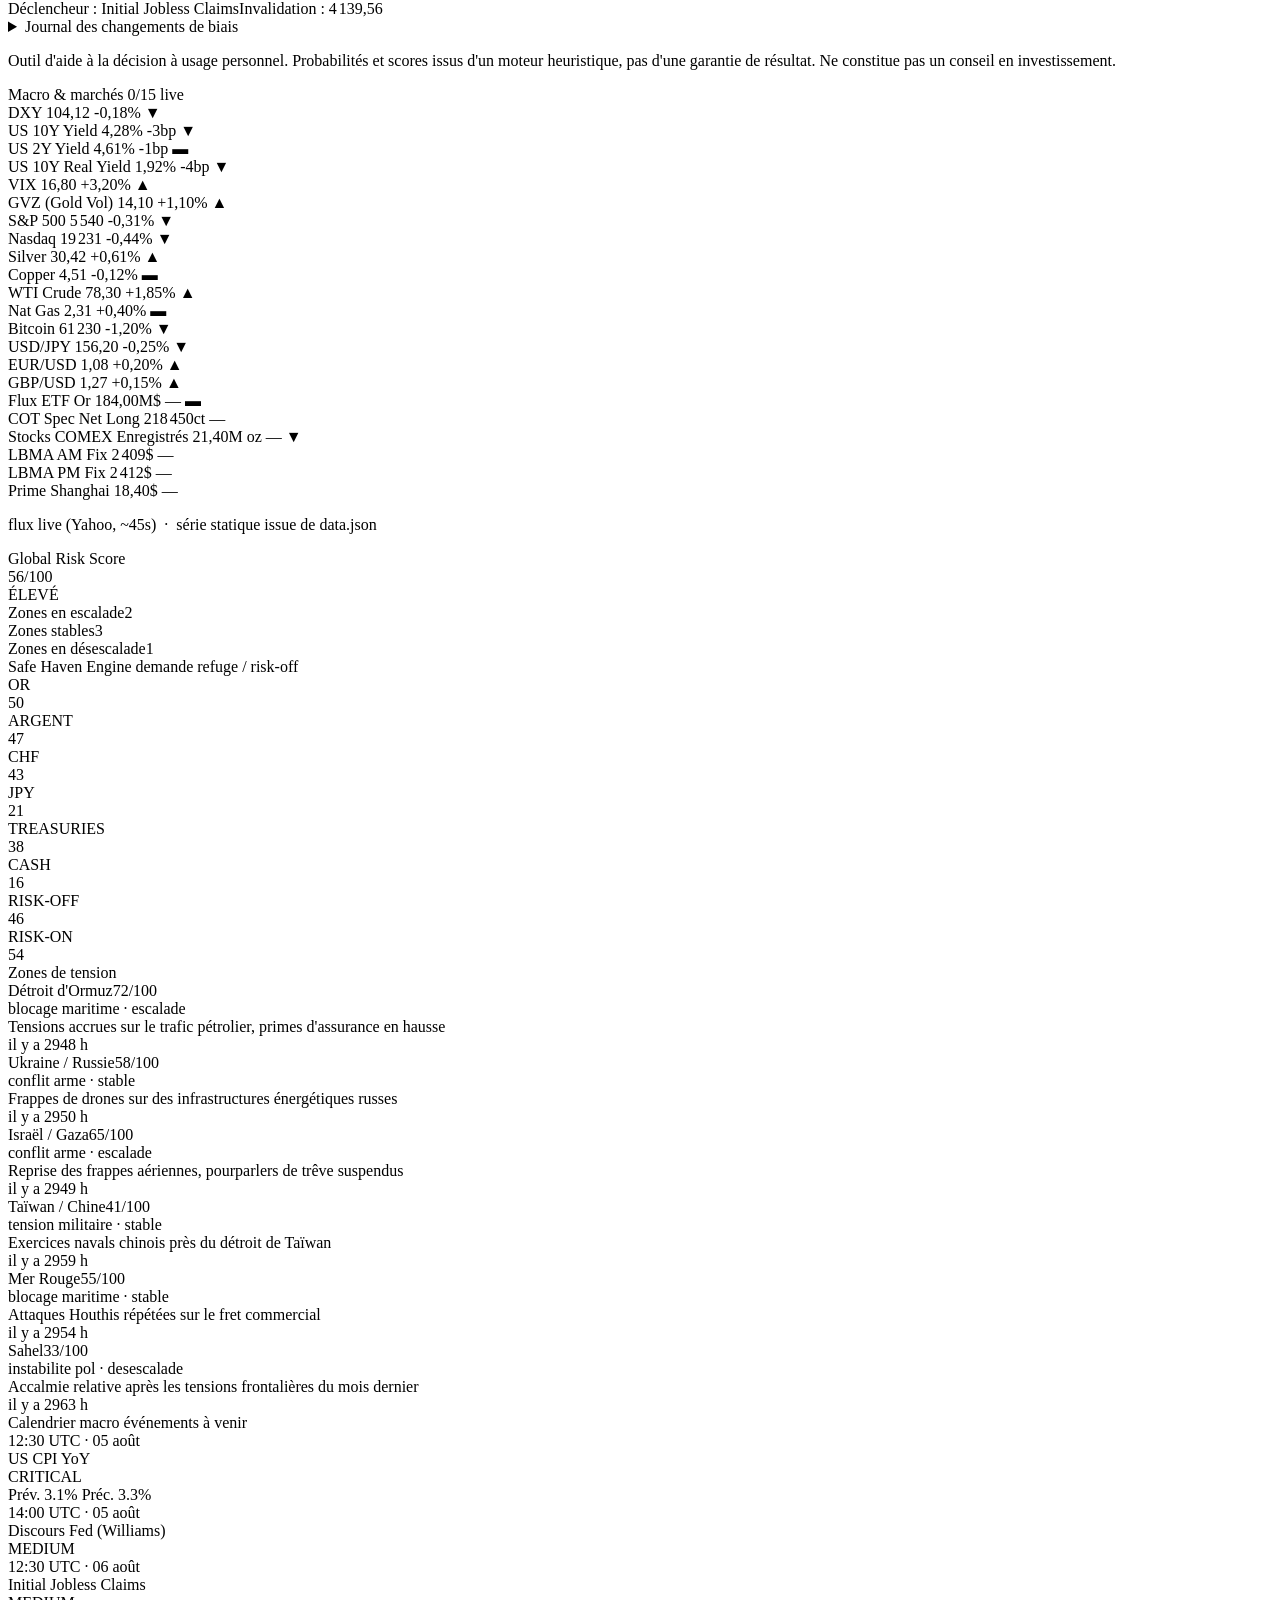
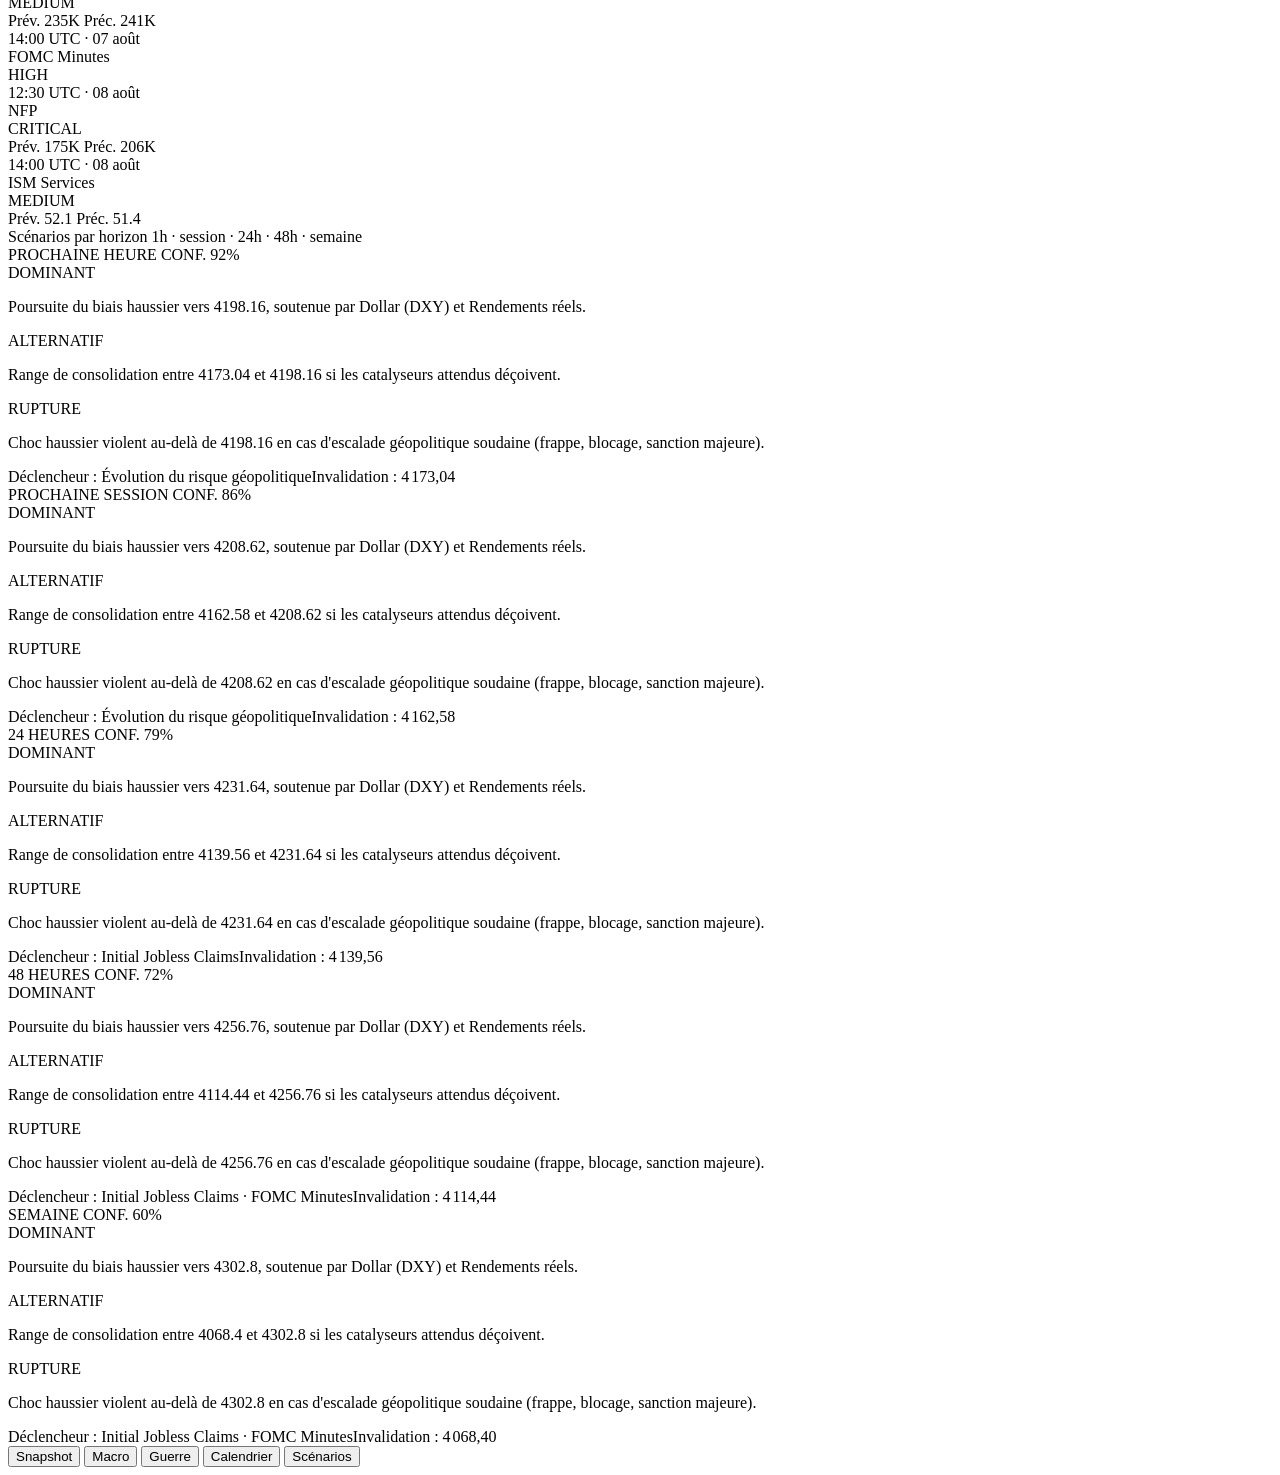
==== commit dc95acbf: "Rename index-21.html to index.html" ====
--- a/index.html
+++ b/index.html
@@ -103,8 +103,12 @@
 
     <!-- ============ TAB : MACRO ============ -->
     <section class="tab-panel" data-tab="macro">
-      <div class="section-title">Macro & marchés <span class="section-sub">flux normalisés</span></div>
+      <div class="section-title">Macro & marchés <span class="section-sub" id="macro-live-count">—</span></div>
       <div id="macro-list"></div>
+      <p class="macro-legend">
+        <i class="macro-live-dot"></i> flux live (Yahoo, ~45s) &nbsp;·&nbsp;
+        <i class="macro-static-dot"></i> série statique issue de data.json
+      </p>
     </section>
 
     <!-- ============ TAB : GUERRE ============ -->
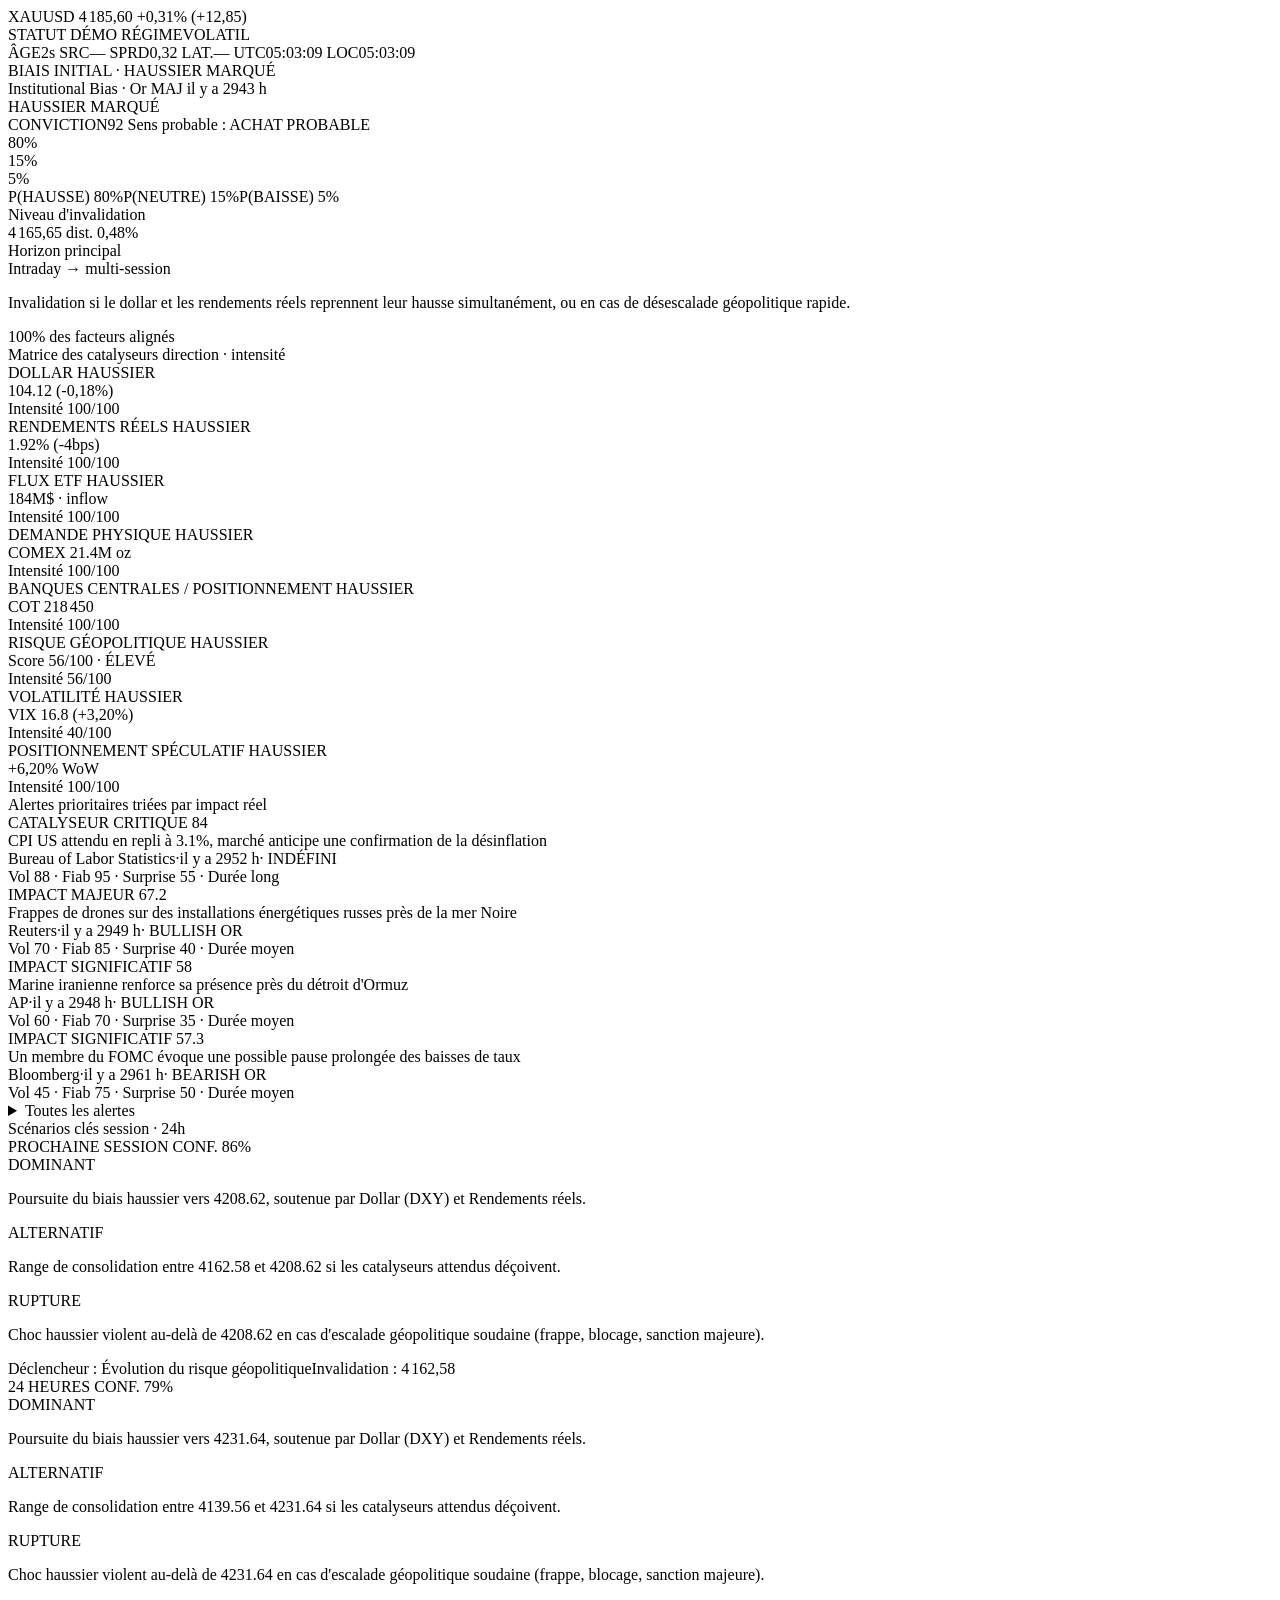
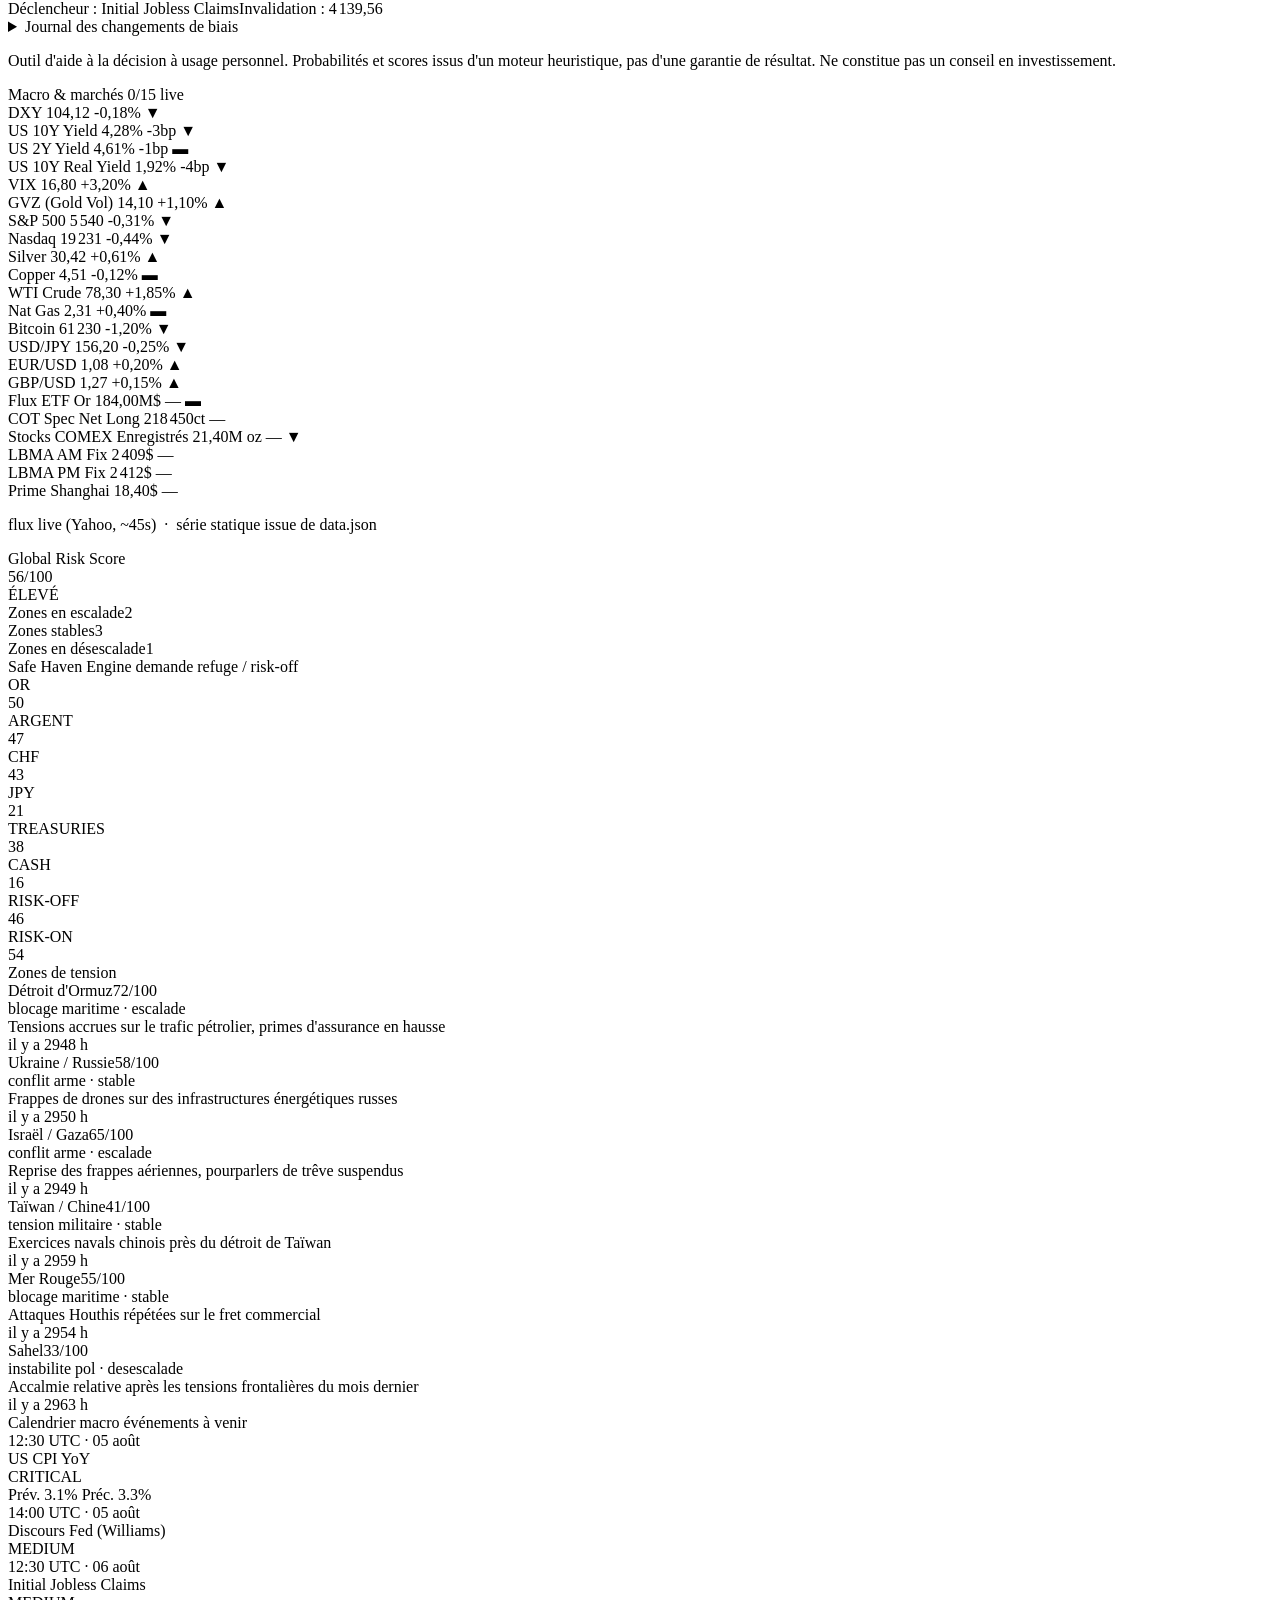
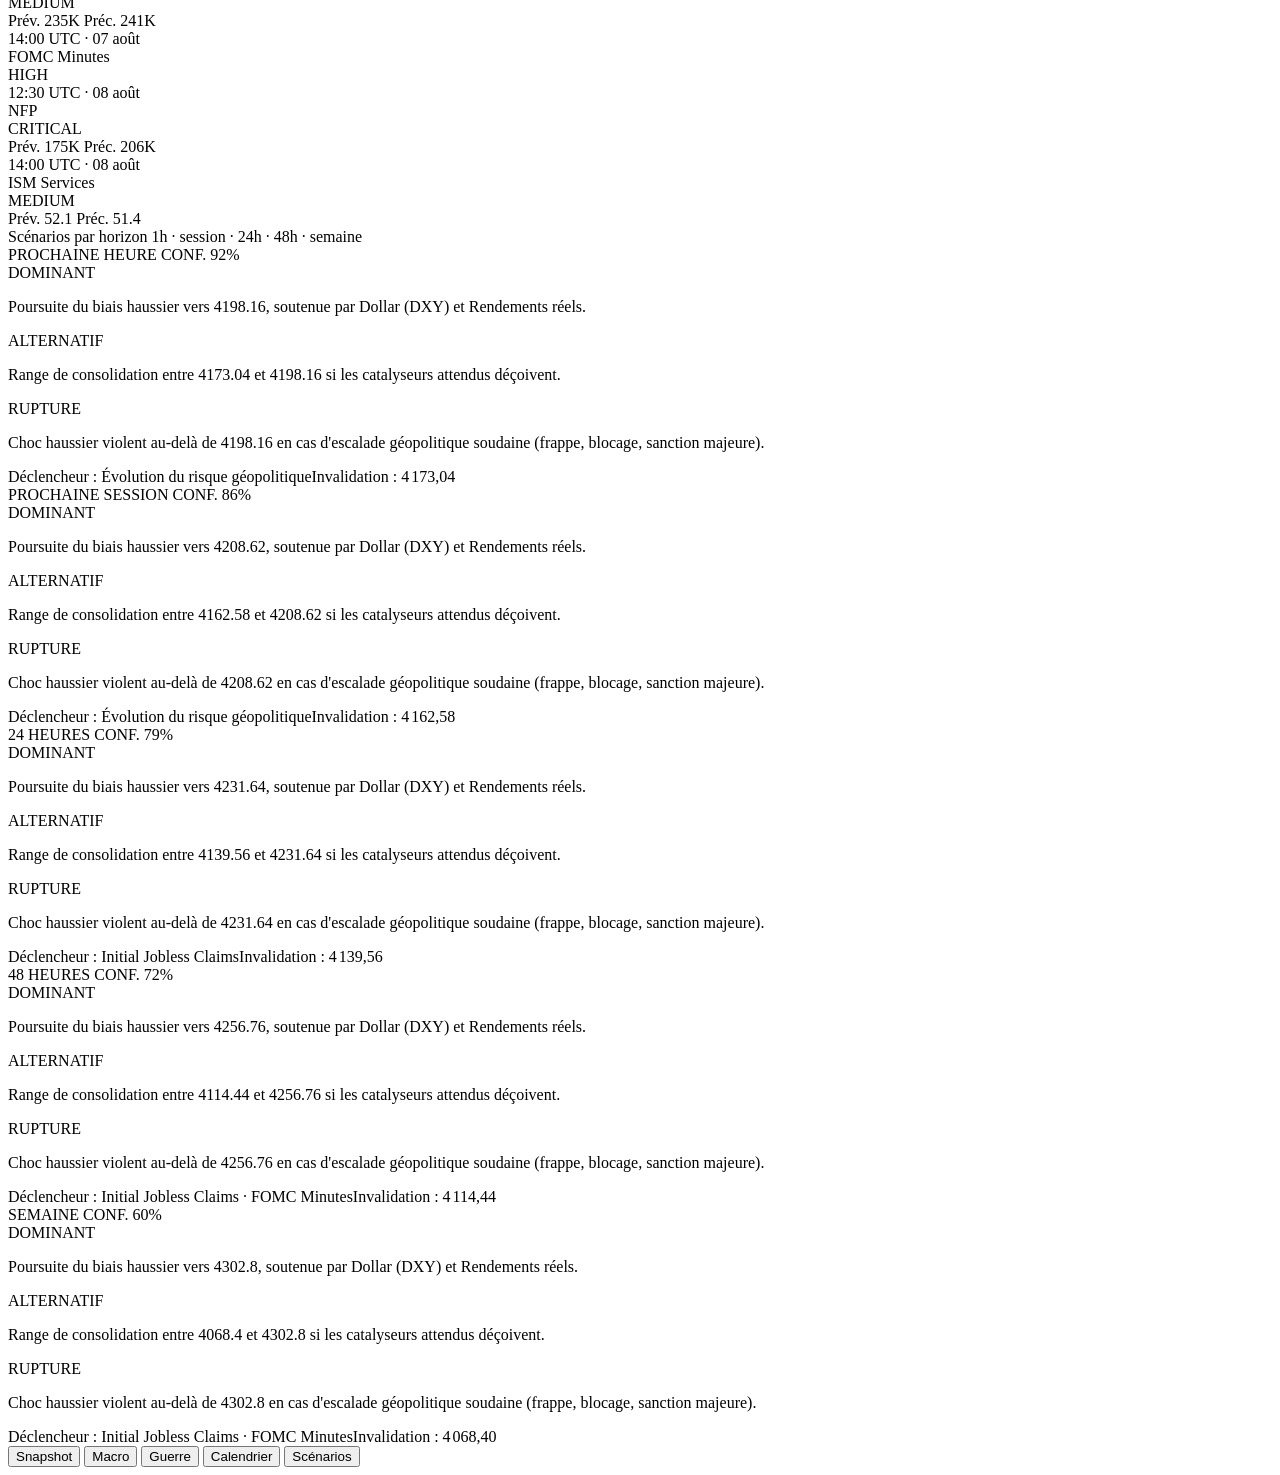
==== commit d7251e5a: "Rename index-32.html to index.html" ====
--- a/index.html
+++ b/index.html
@@ -32,6 +32,7 @@
     </div>
     <div class="hdr-row hdr-row-sub">
       <span><span class="k">ÂGE</span><span id="hdr-age" class="hdr-age">—</span></span>
+      <span><span class="k">SRC</span><span id="hdr-src" class="hdr-src">—</span></span>
       <span><span class="k">SPRD</span><span id="hdr-spread">—</span></span>
       <span><span class="k">LAT.</span><span id="hdr-latency">—</span></span>
       <span><span class="k">UTC</span><span id="hdr-utc">—</span></span>
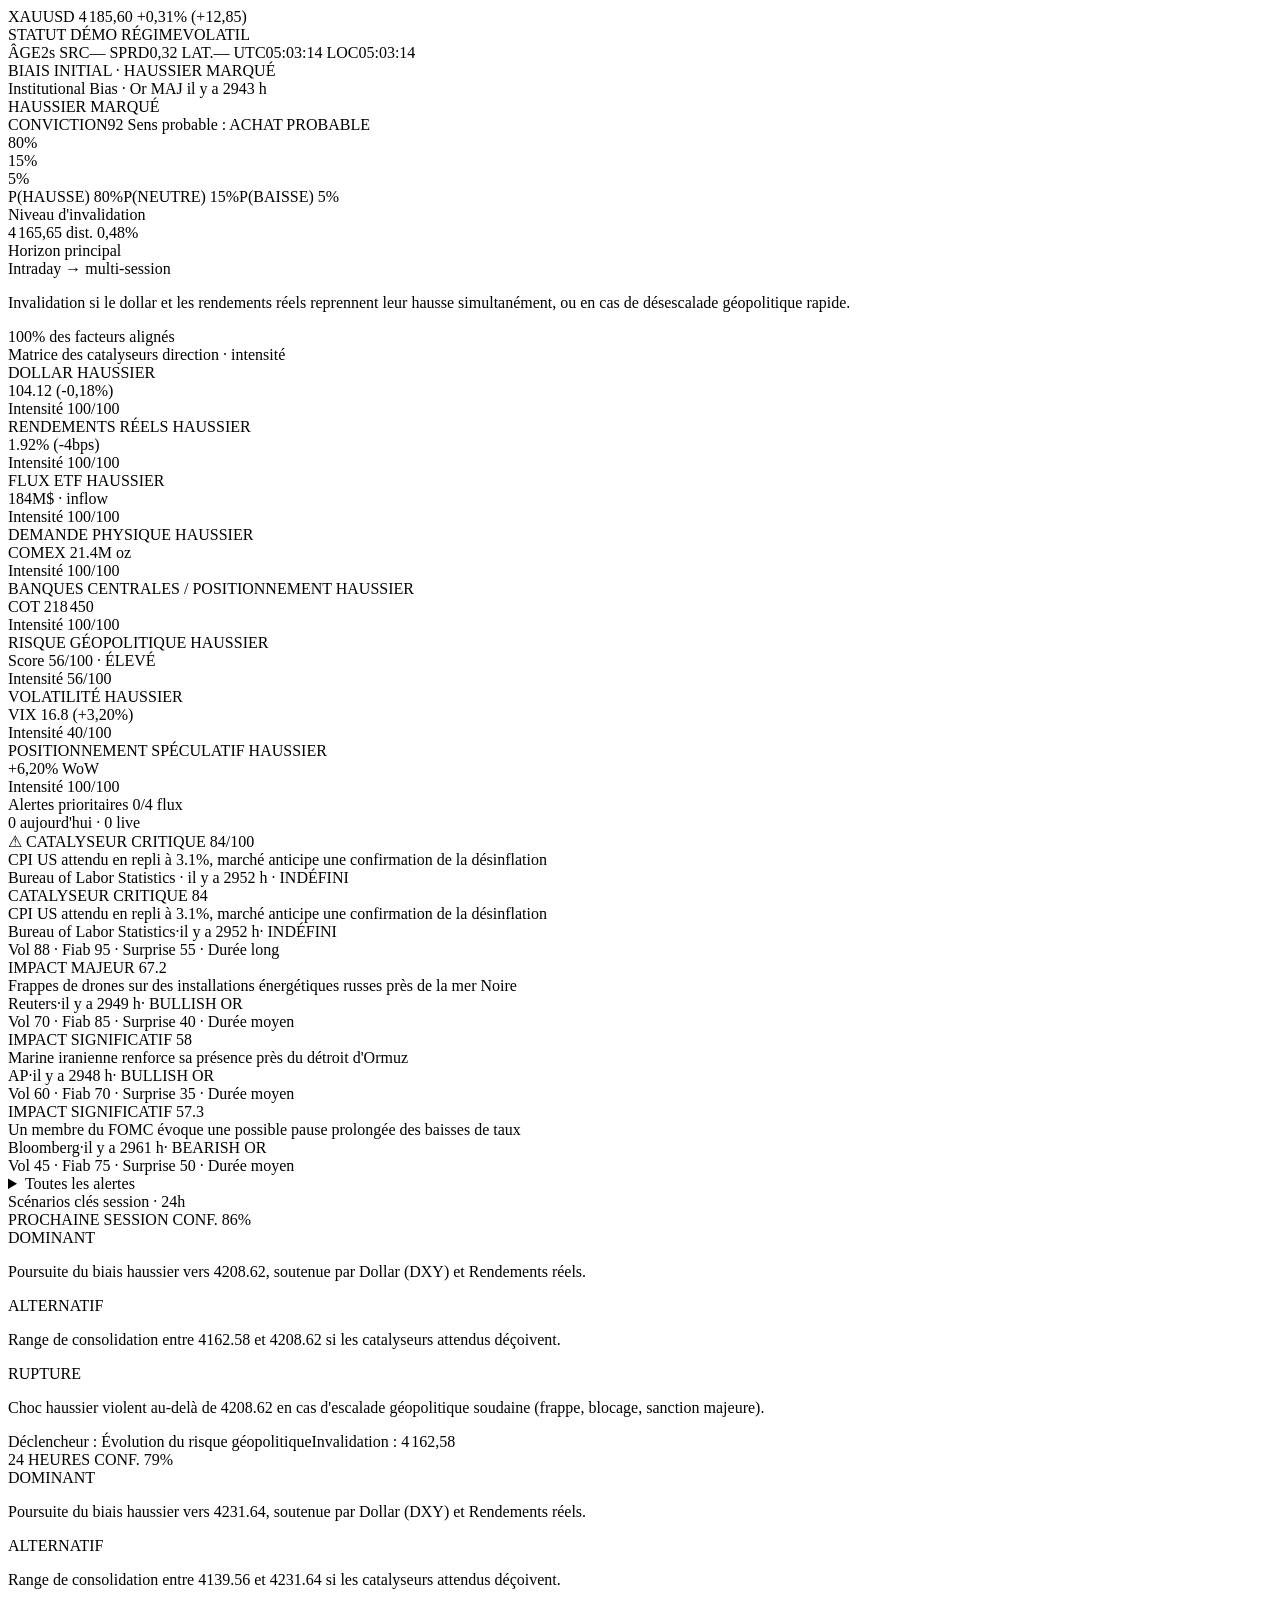
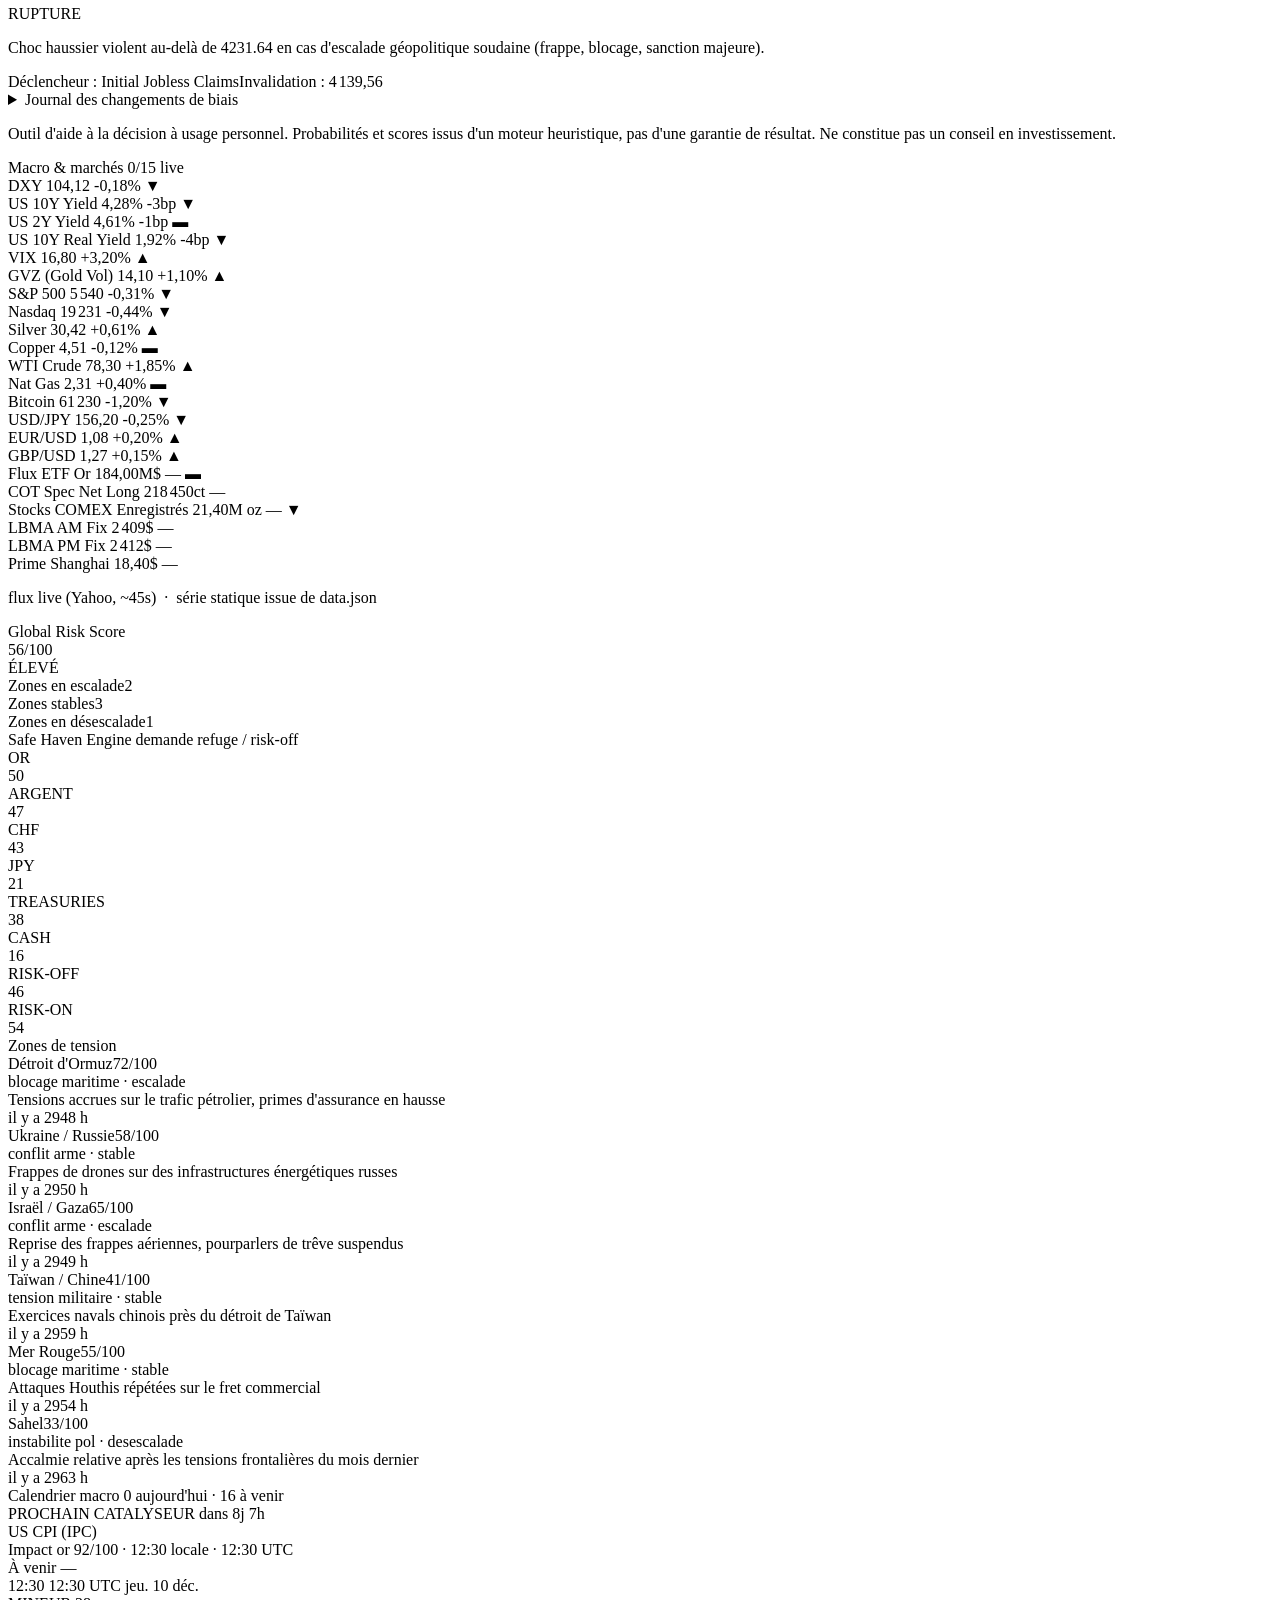
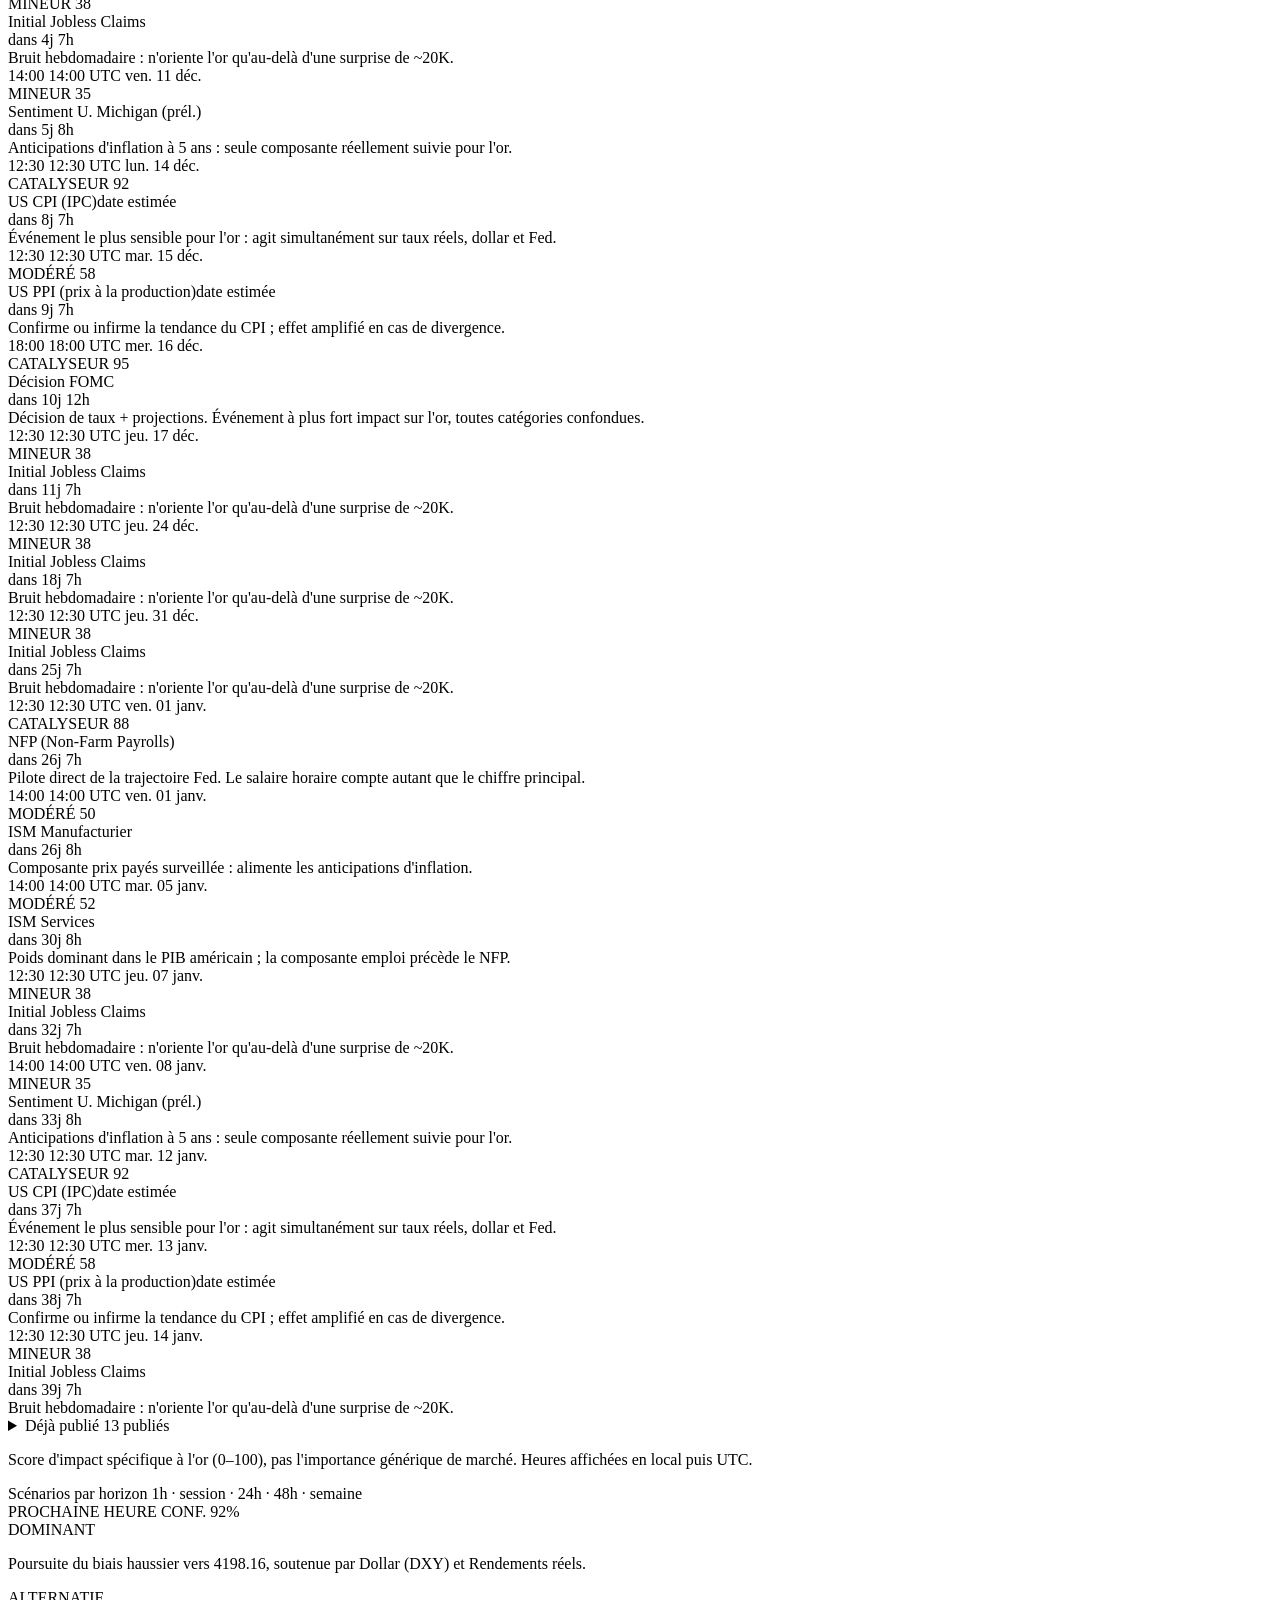
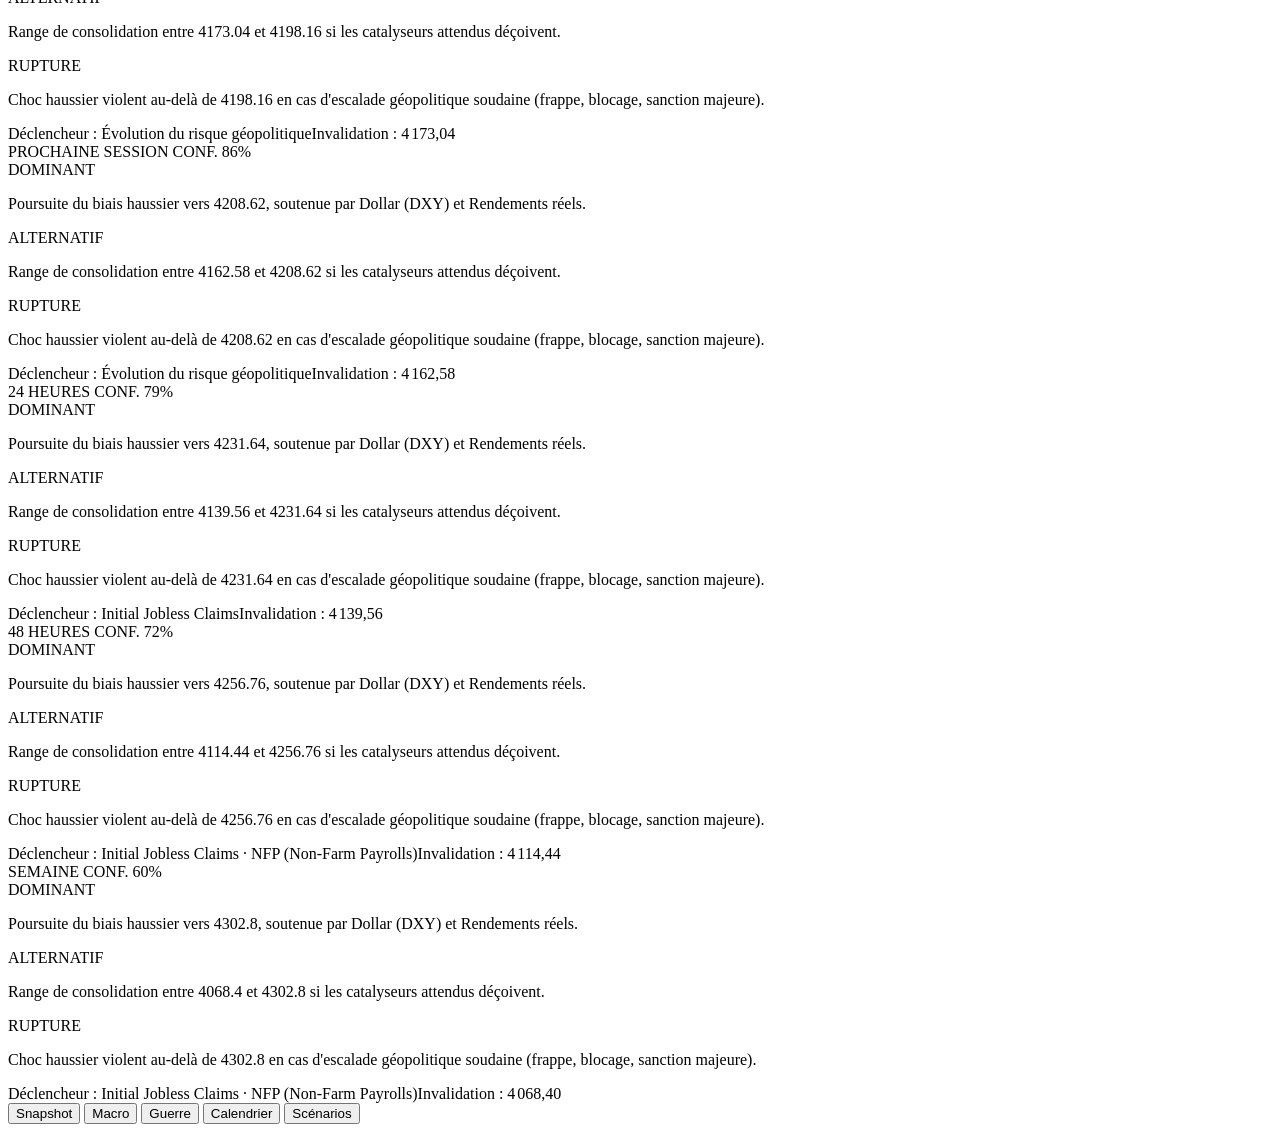
==== commit d0f772bb: "Rename index-30.html to index.html" ====
--- a/index.html
+++ b/index.html
@@ -82,7 +82,9 @@
       <div class="catalyst-grid" id="catalyst-grid"></div>
 
       <!-- 4. FIL D'ALERTES PRIORISÉ -->
-      <div class="section-title">Alertes prioritaires <span class="section-sub">triées par impact réel</span></div>
+      <div class="section-title">Alertes prioritaires <span class="section-sub" id="news-sources">—</span></div>
+      <div class="news-counter" id="news-counter">—</div>
+      <div id="news-alert"></div>
       <div id="news-feed-snapshot"></div>
       <details class="accordion">
         <summary>Toutes les alertes</summary>
@@ -136,8 +138,18 @@
 
     <!-- ============ TAB : CALENDRIER ============ -->
     <section class="tab-panel" data-tab="calendrier">
-      <div class="section-title">Calendrier macro <span class="section-sub">événements à venir</span></div>
-      <div id="calendar-list"></div>
+      <div class="section-title">Calendrier macro <span class="section-sub" id="cal-counter">—</span></div>
+      <div id="cal-alert"></div>
+      <div class="cal-group-title">À venir <span class="cal-src" id="cal-source">—</span></div>
+      <div id="cal-upcoming"></div>
+      <details class="accordion">
+        <summary>Déjà publié <span class="cal-past-count" id="cal-past-count">—</span></summary>
+        <div id="cal-past" style="margin-top:var(--gap-s);"></div>
+      </details>
+      <p class="cal-legend">
+        Score d'impact spécifique à l'or (0–100), pas l'importance générique de marché.
+        Heures affichées en local puis UTC.
+      </p>
     </section>
 
     <!-- ============ TAB : SCÉNARIOS ============ -->
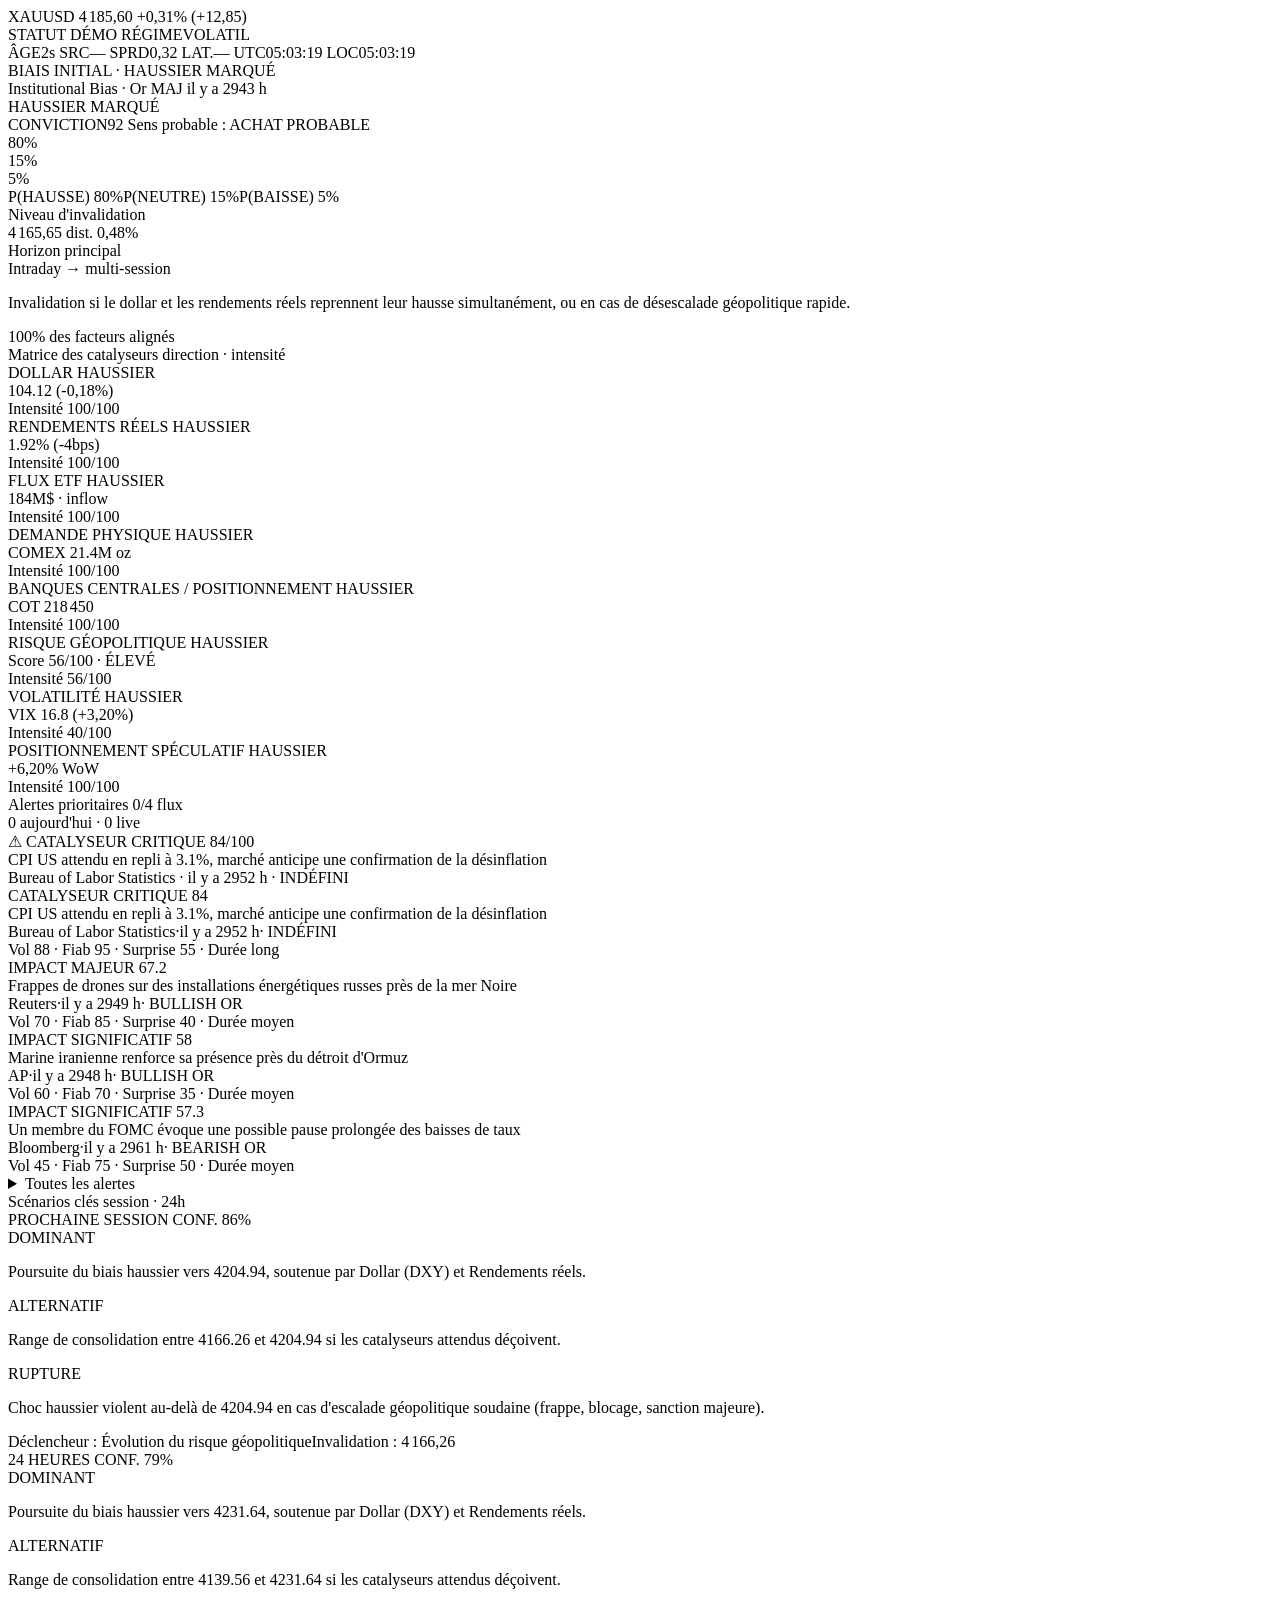
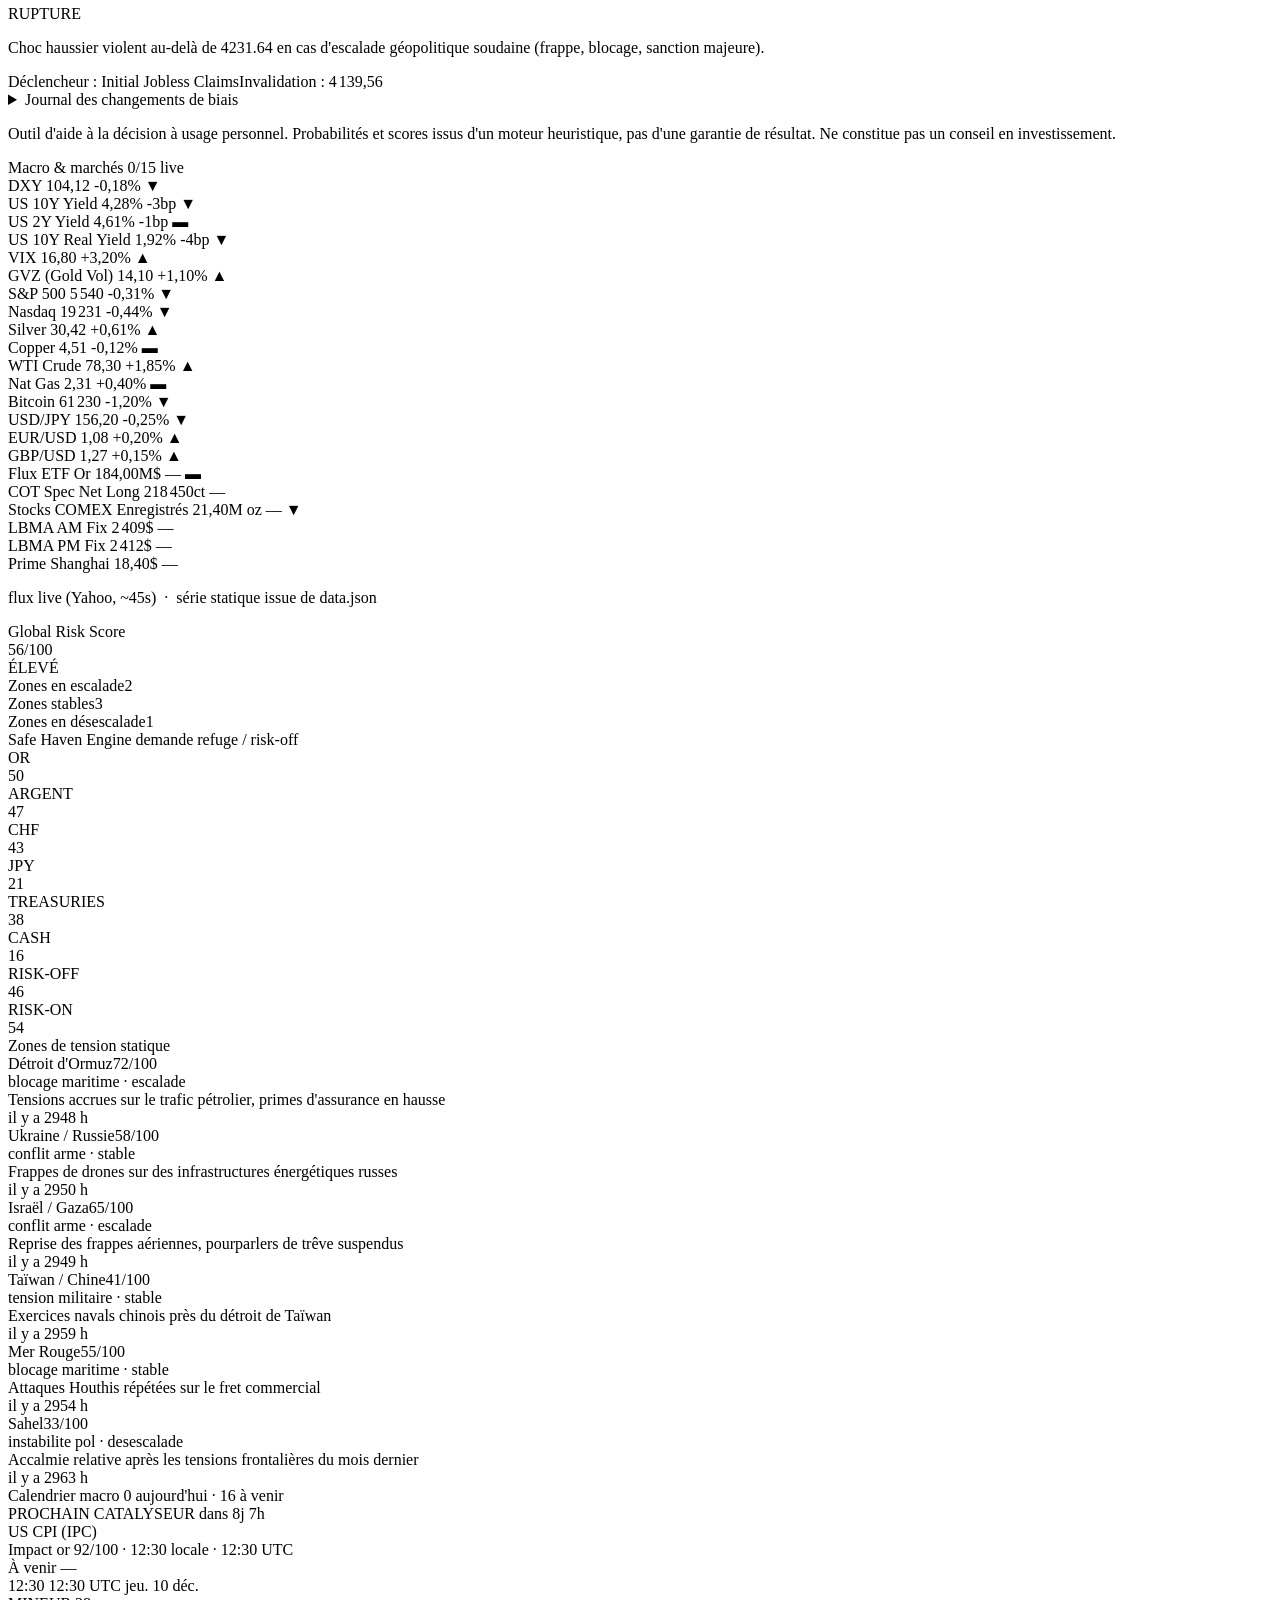
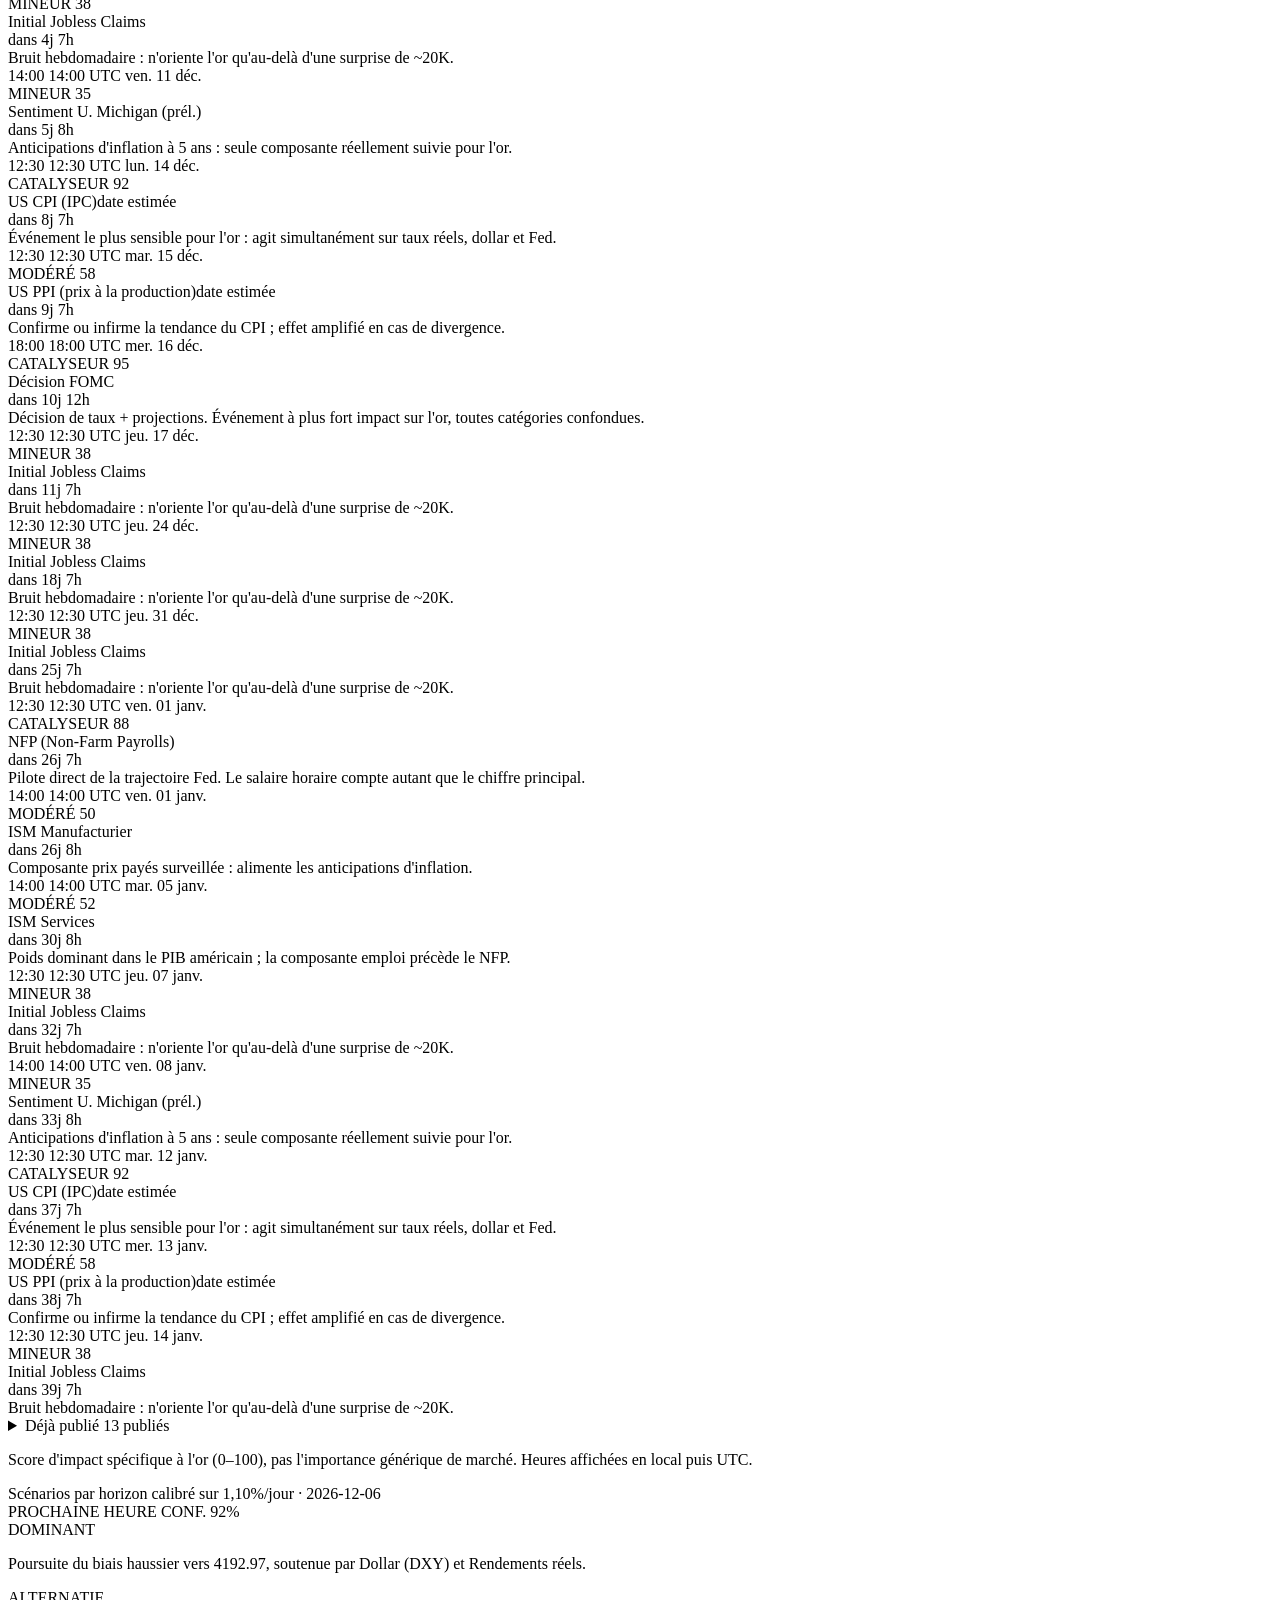
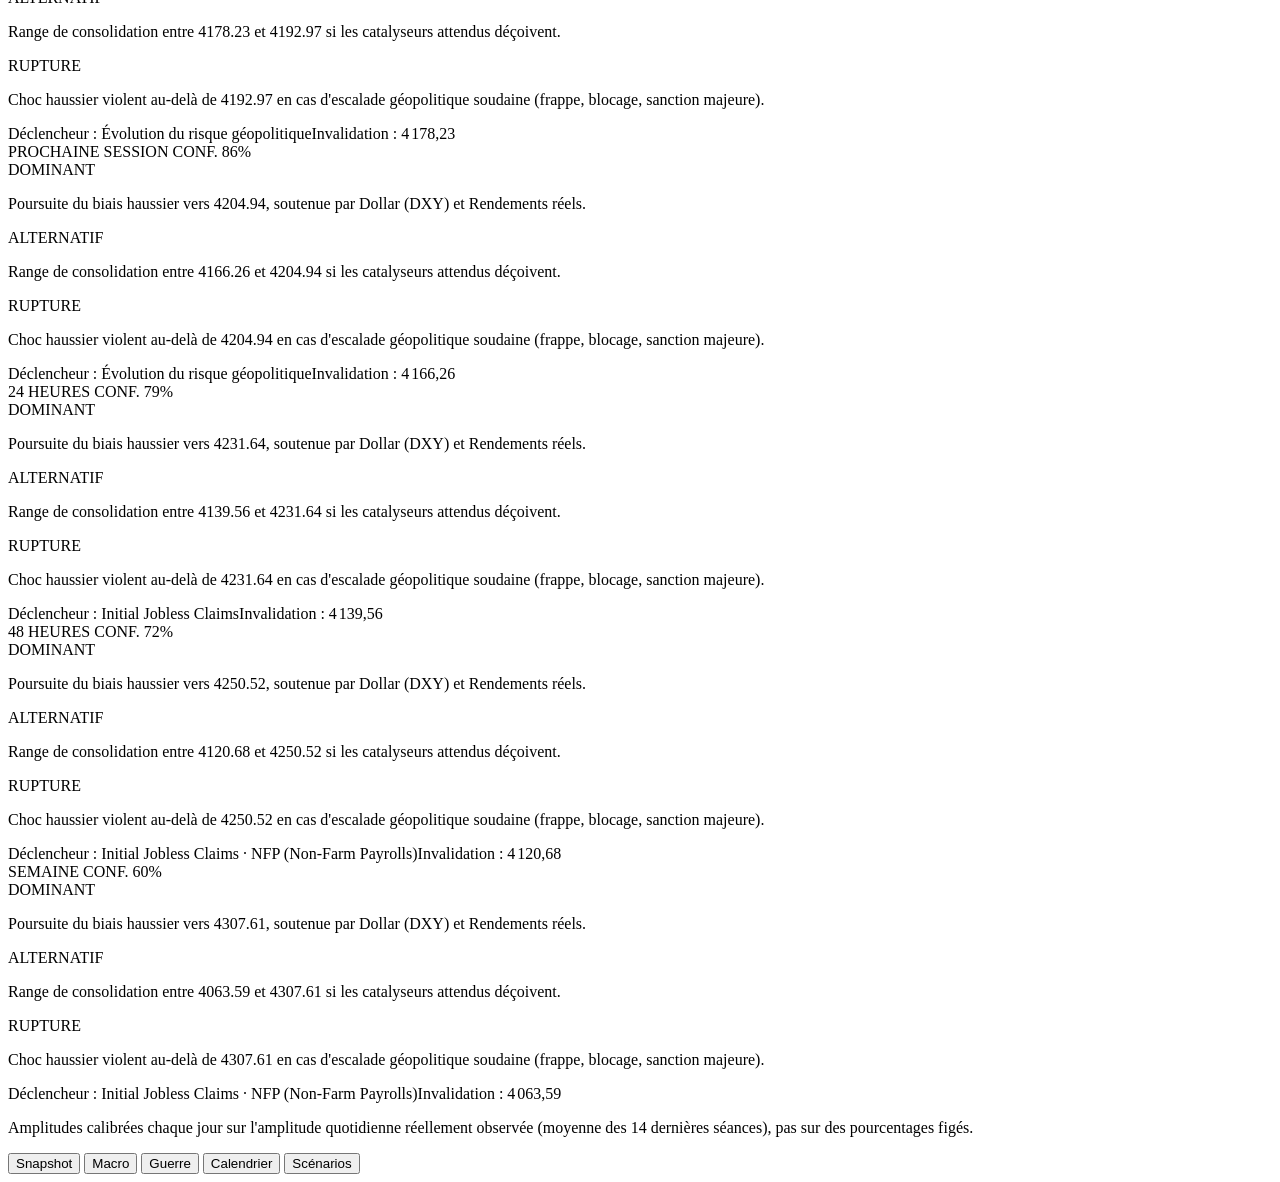
==== commit d514e5c0: "Rename index-16.html to index.html" ====
--- a/index.html
+++ b/index.html
@@ -132,7 +132,7 @@
       <div class="section-title">Safe Haven Engine <span class="section-sub">demande refuge / risk-off</span></div>
       <div class="haven-grid" id="haven-grid"></div>
 
-      <div class="section-title">Zones de tension</div>
+      <div class="section-title">Zones de tension <span class="section-sub" id="geo-live-count">—</span></div>
       <div id="geo-zones"></div>
     </section>
 
@@ -154,8 +154,12 @@
 
     <!-- ============ TAB : SCÉNARIOS ============ -->
     <section class="tab-panel" data-tab="scenarios">
-      <div class="section-title">Scénarios par horizon <span class="section-sub">1h · session · 24h · 48h · semaine</span></div>
+      <div class="section-title">Scénarios par horizon <span class="section-sub" id="scenario-calib">—</span></div>
       <div id="scenario-cards-full"></div>
+      <p class="cal-legend">
+        Amplitudes calibrées chaque jour sur l'amplitude quotidienne réellement
+        observée (moyenne des 14 dernières séances), pas sur des pourcentages figés.
+      </p>
     </section>
 
   </main>
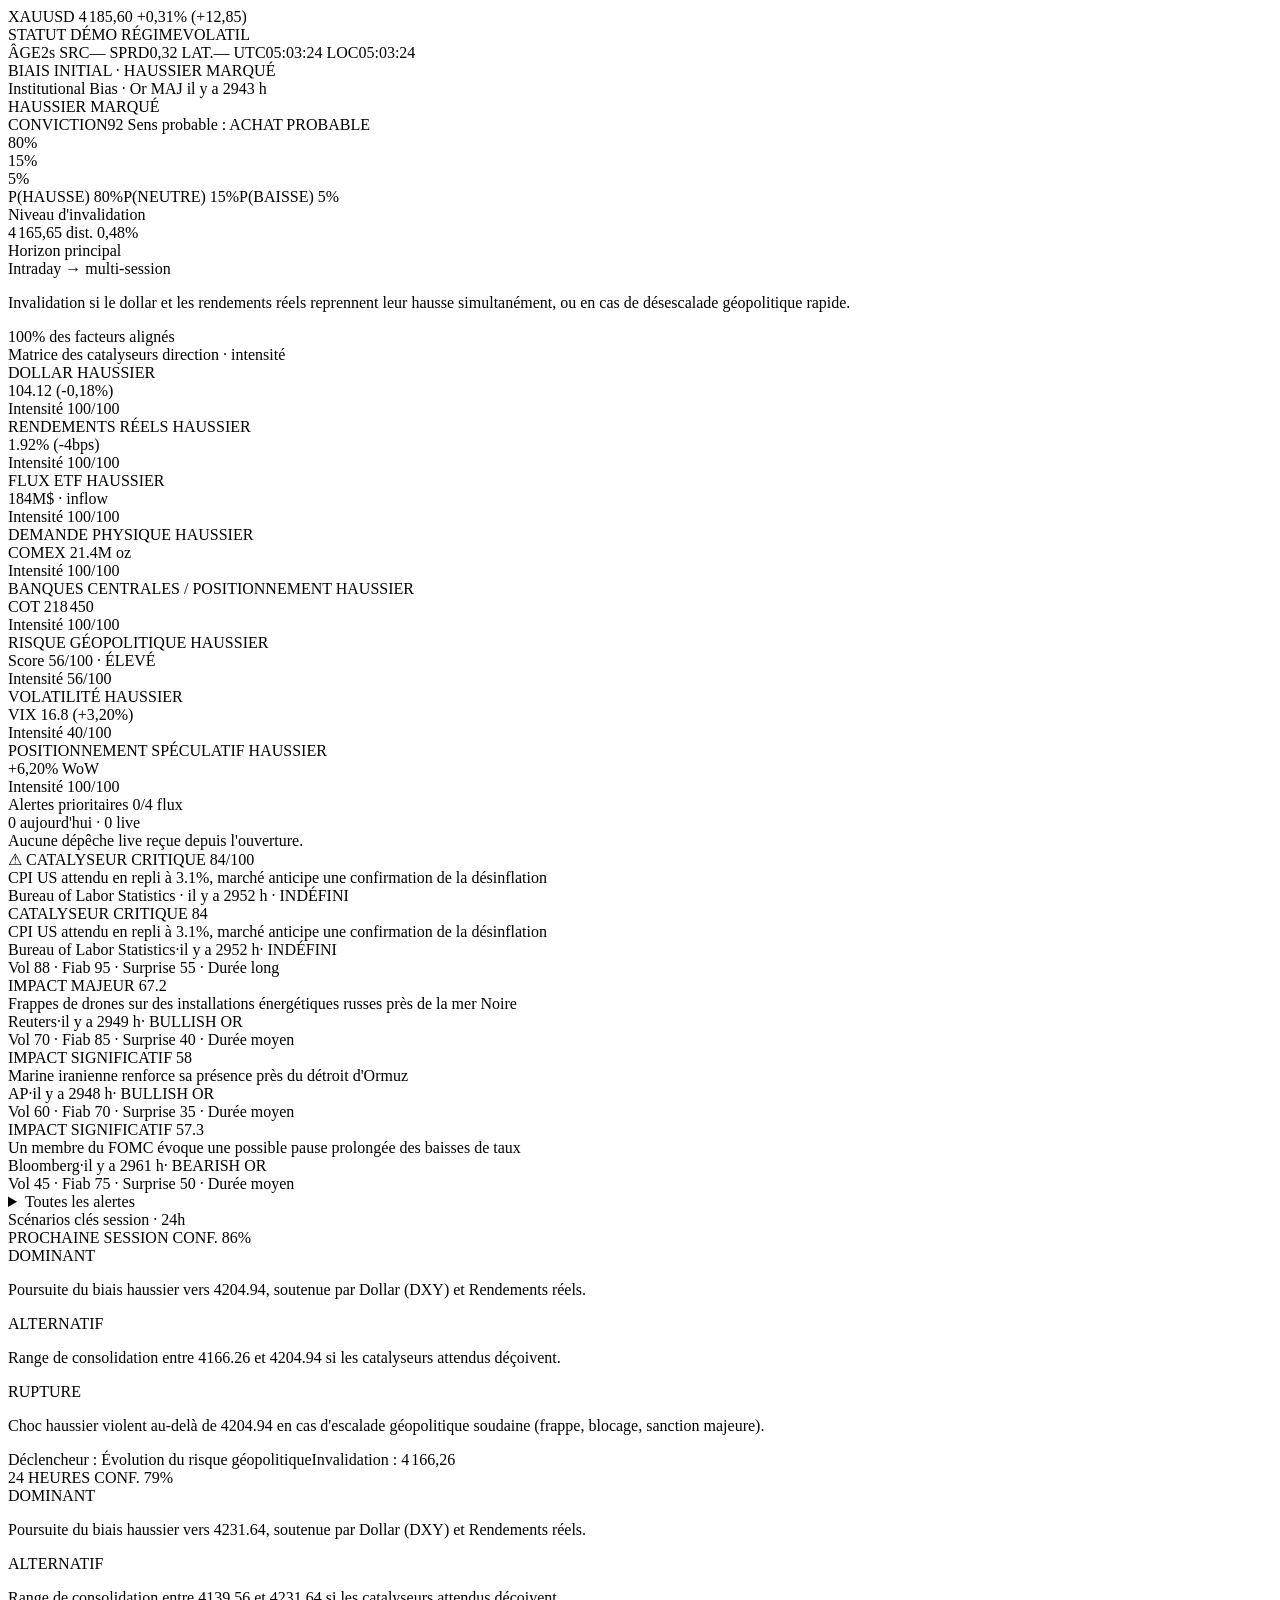
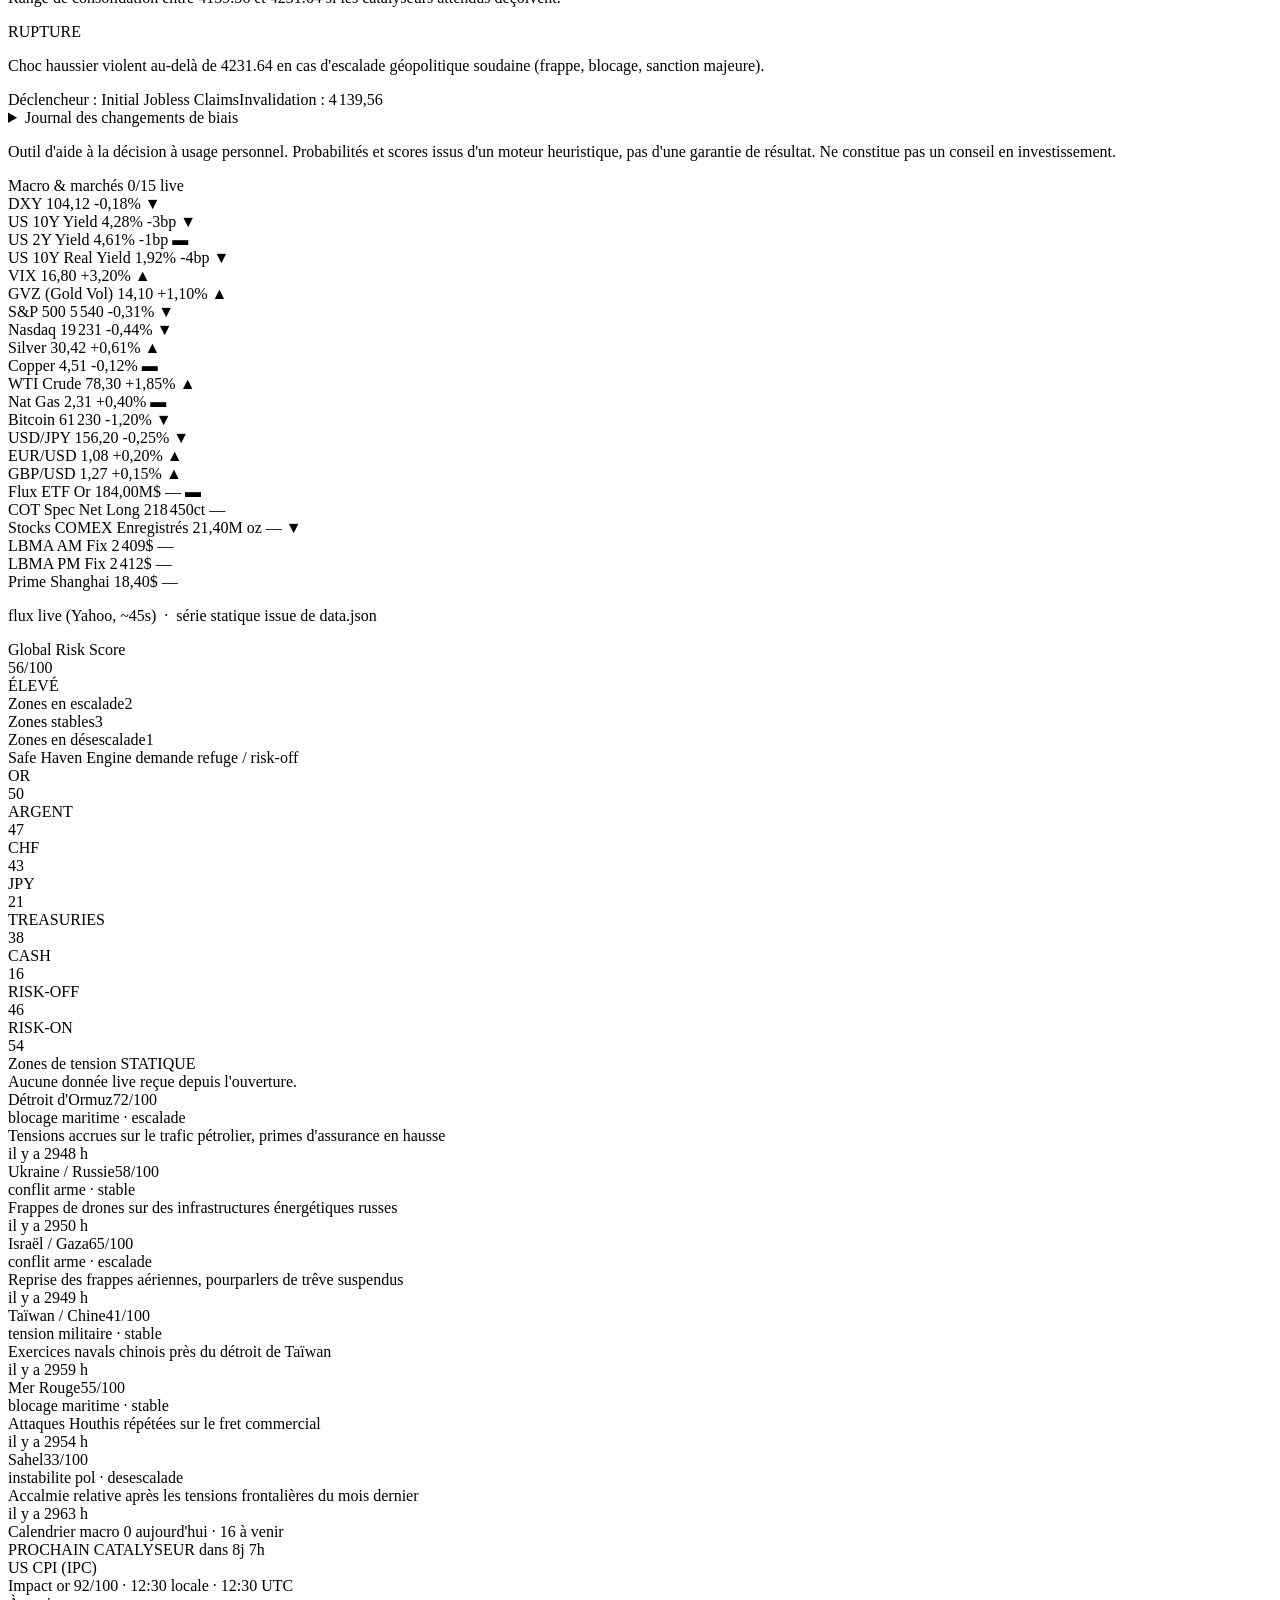
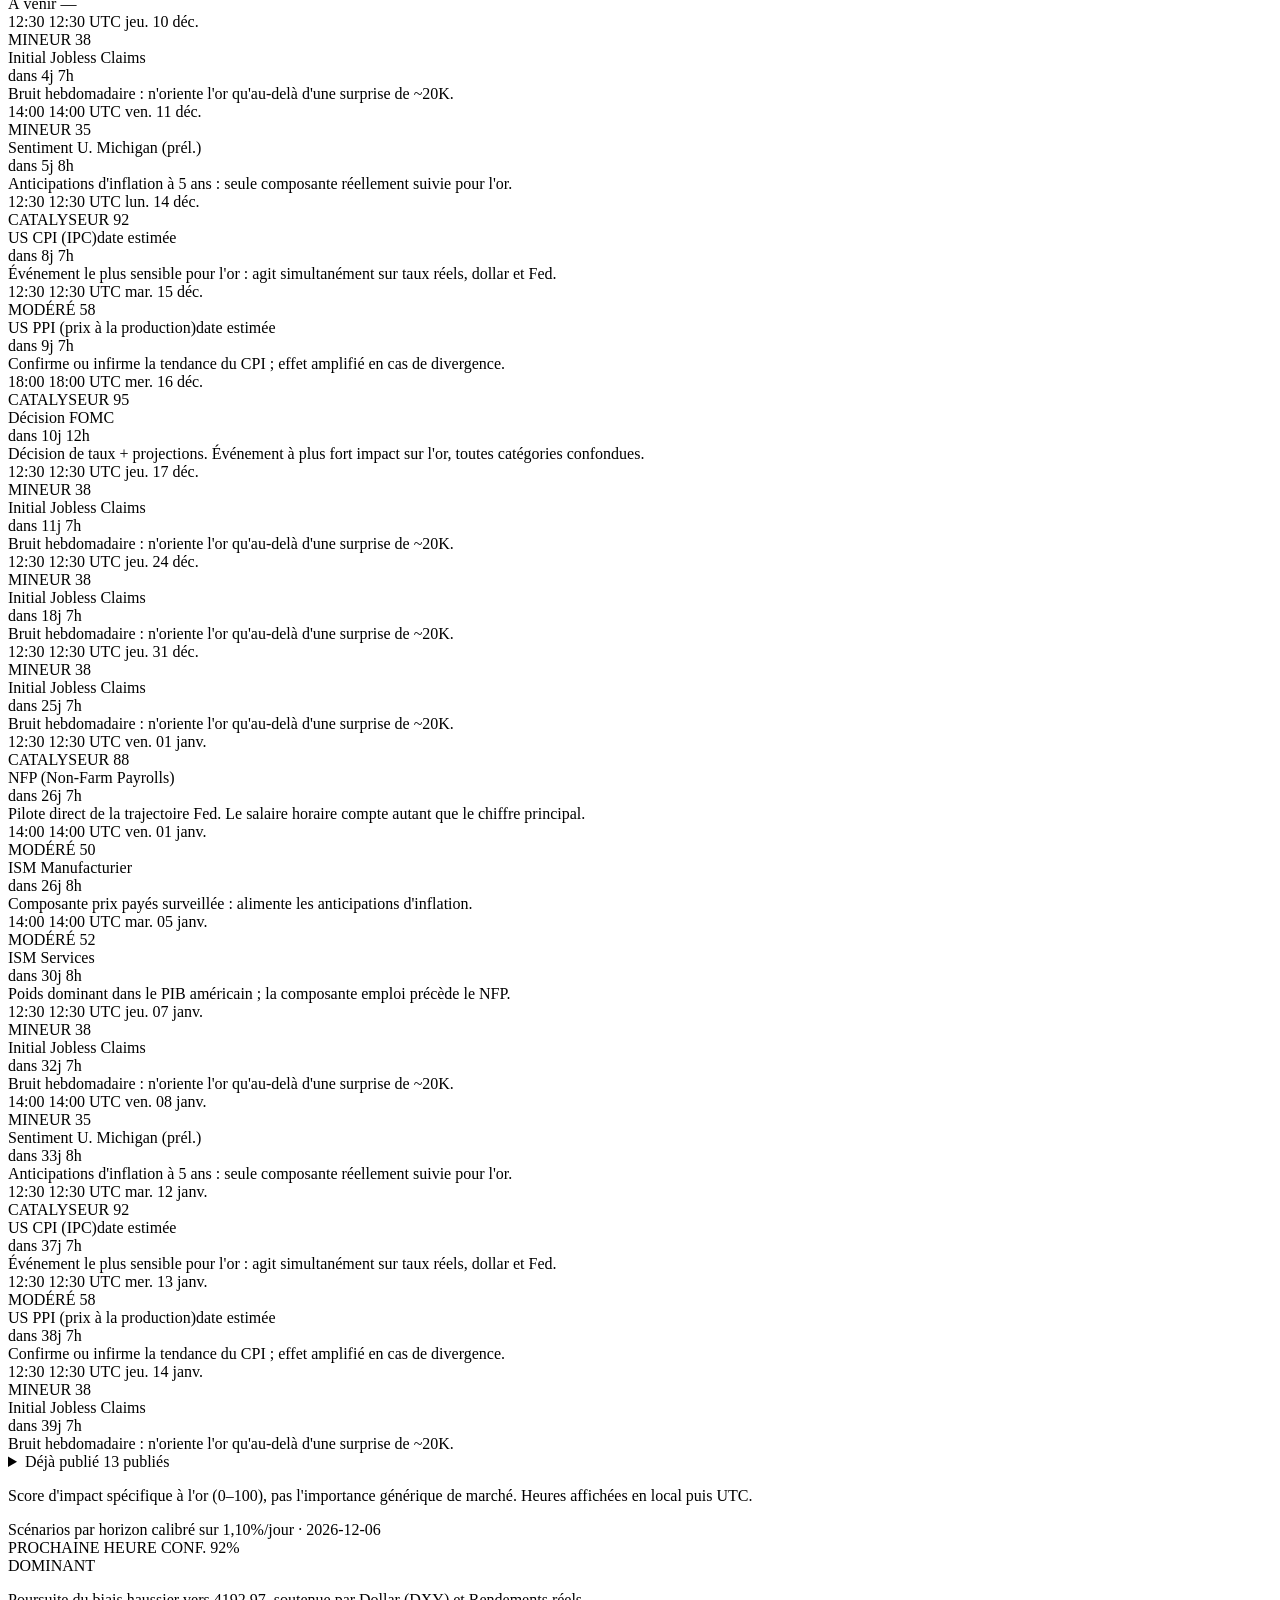
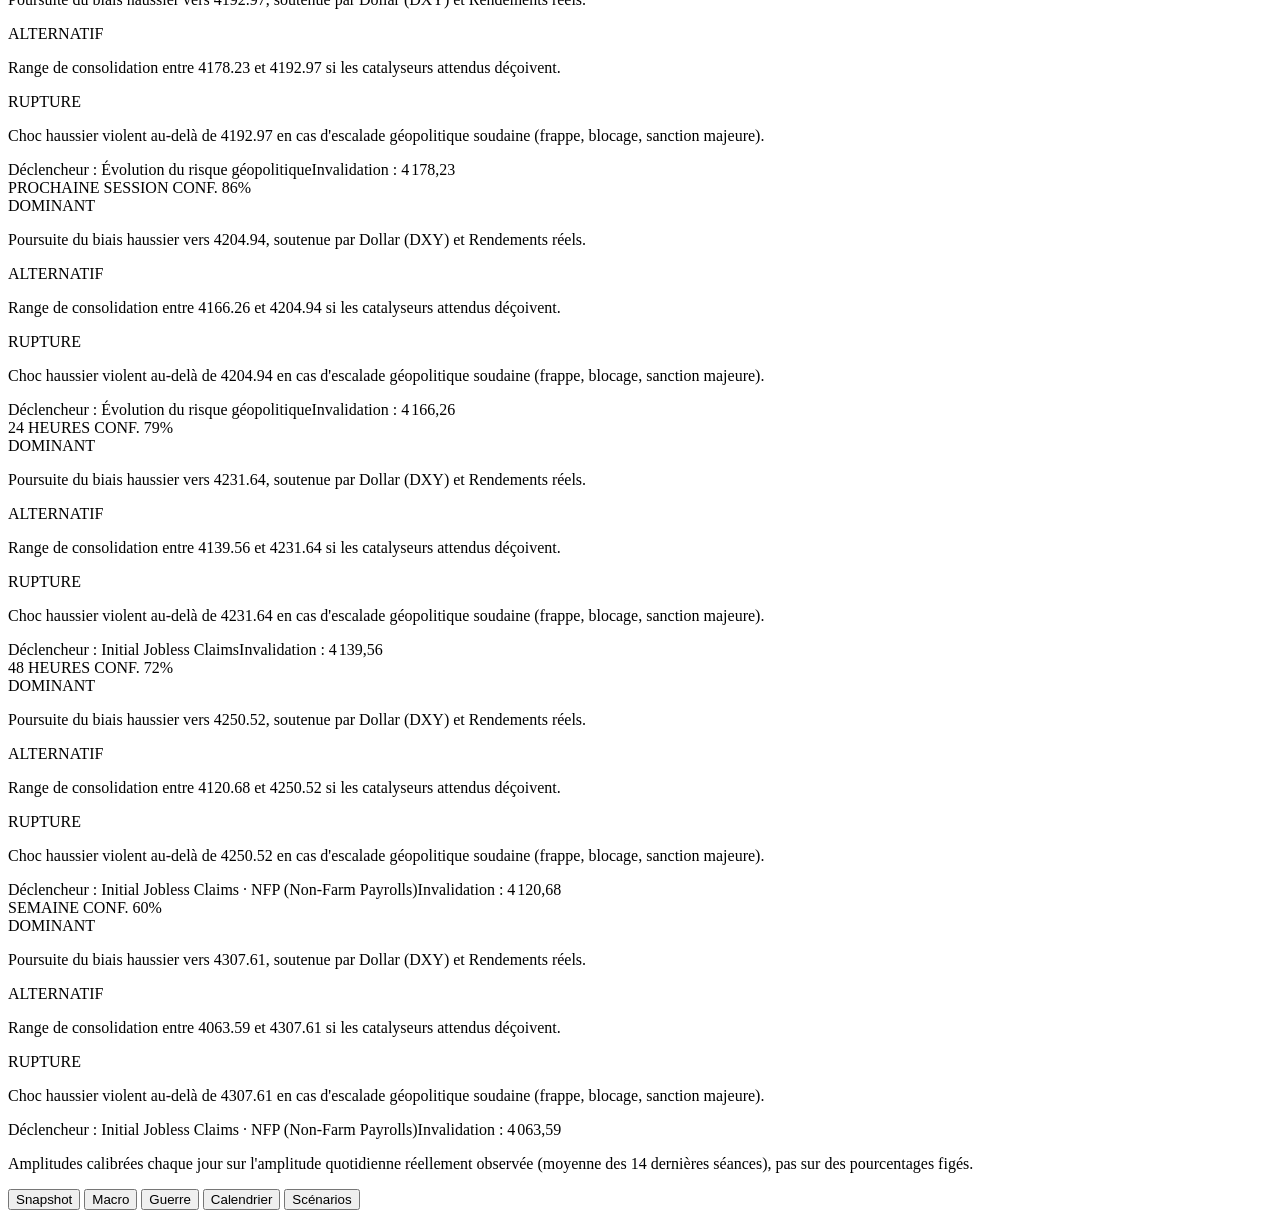
==== commit f4a600df: "Rename index-24.html to index.html" ====
--- a/index.html
+++ b/index.html
@@ -84,6 +84,7 @@
       <!-- 4. FIL D'ALERTES PRIORISÉ -->
       <div class="section-title">Alertes prioritaires <span class="section-sub" id="news-sources">—</span></div>
       <div class="news-counter" id="news-counter">—</div>
+      <div class="feed-error-line hidden" id="news-error"></div>
       <div id="news-alert"></div>
       <div id="news-feed-snapshot"></div>
       <details class="accordion">
@@ -133,6 +134,7 @@
       <div class="haven-grid" id="haven-grid"></div>
 
       <div class="section-title">Zones de tension <span class="section-sub" id="geo-live-count">—</span></div>
+      <div class="feed-error-line hidden" id="geo-error"></div>
       <div id="geo-zones"></div>
     </section>
 
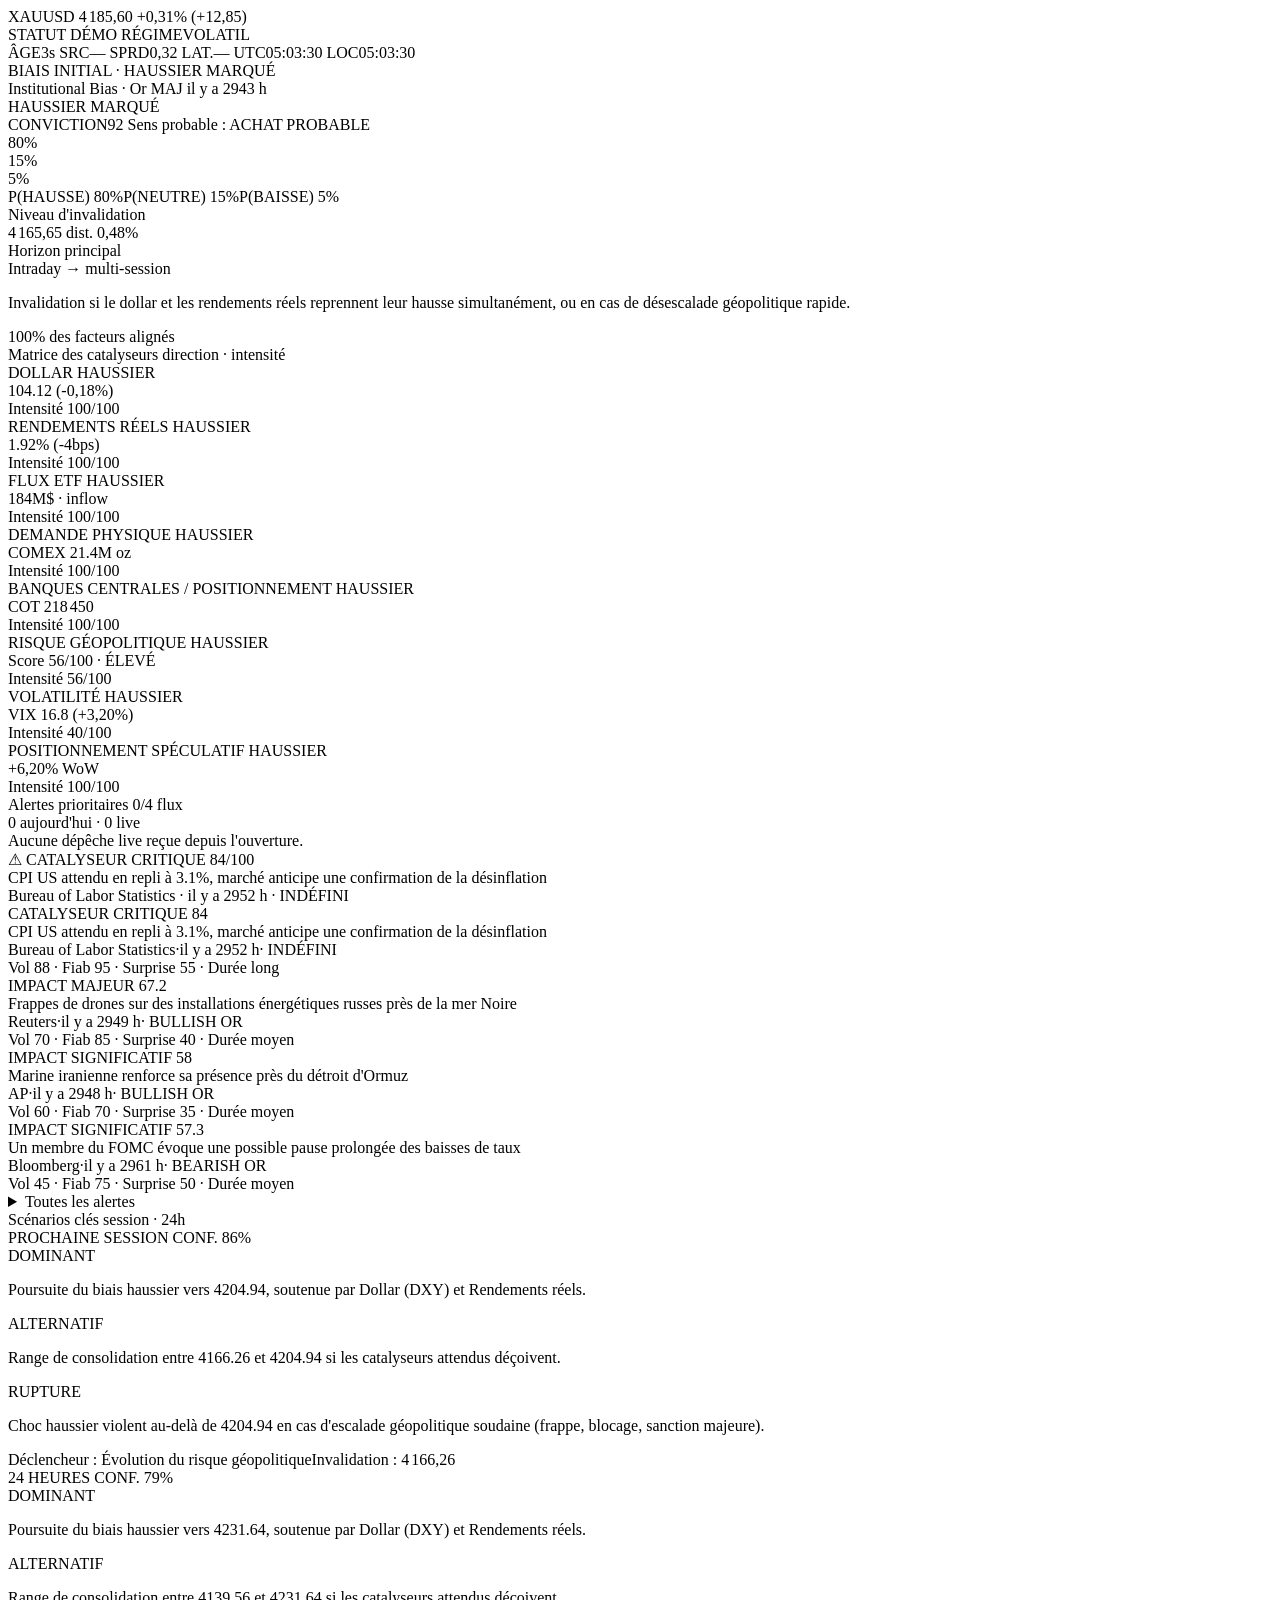
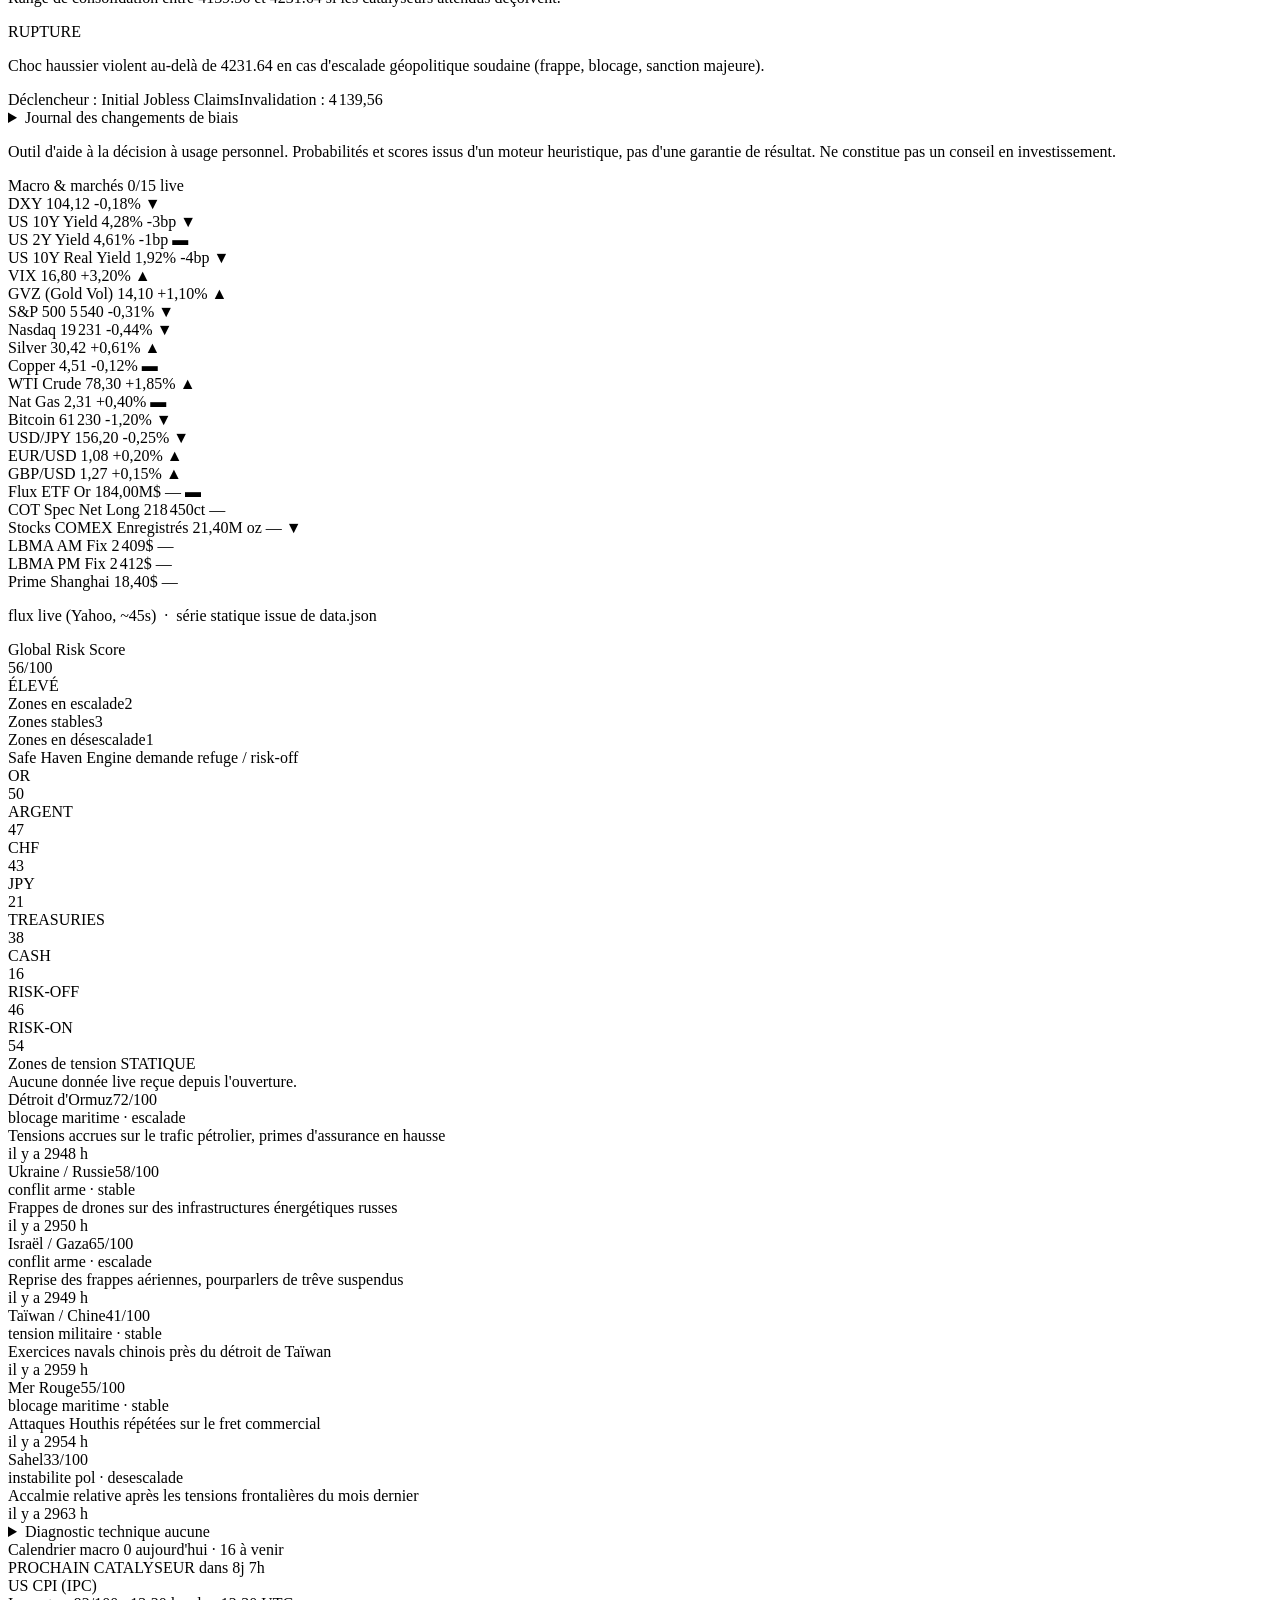
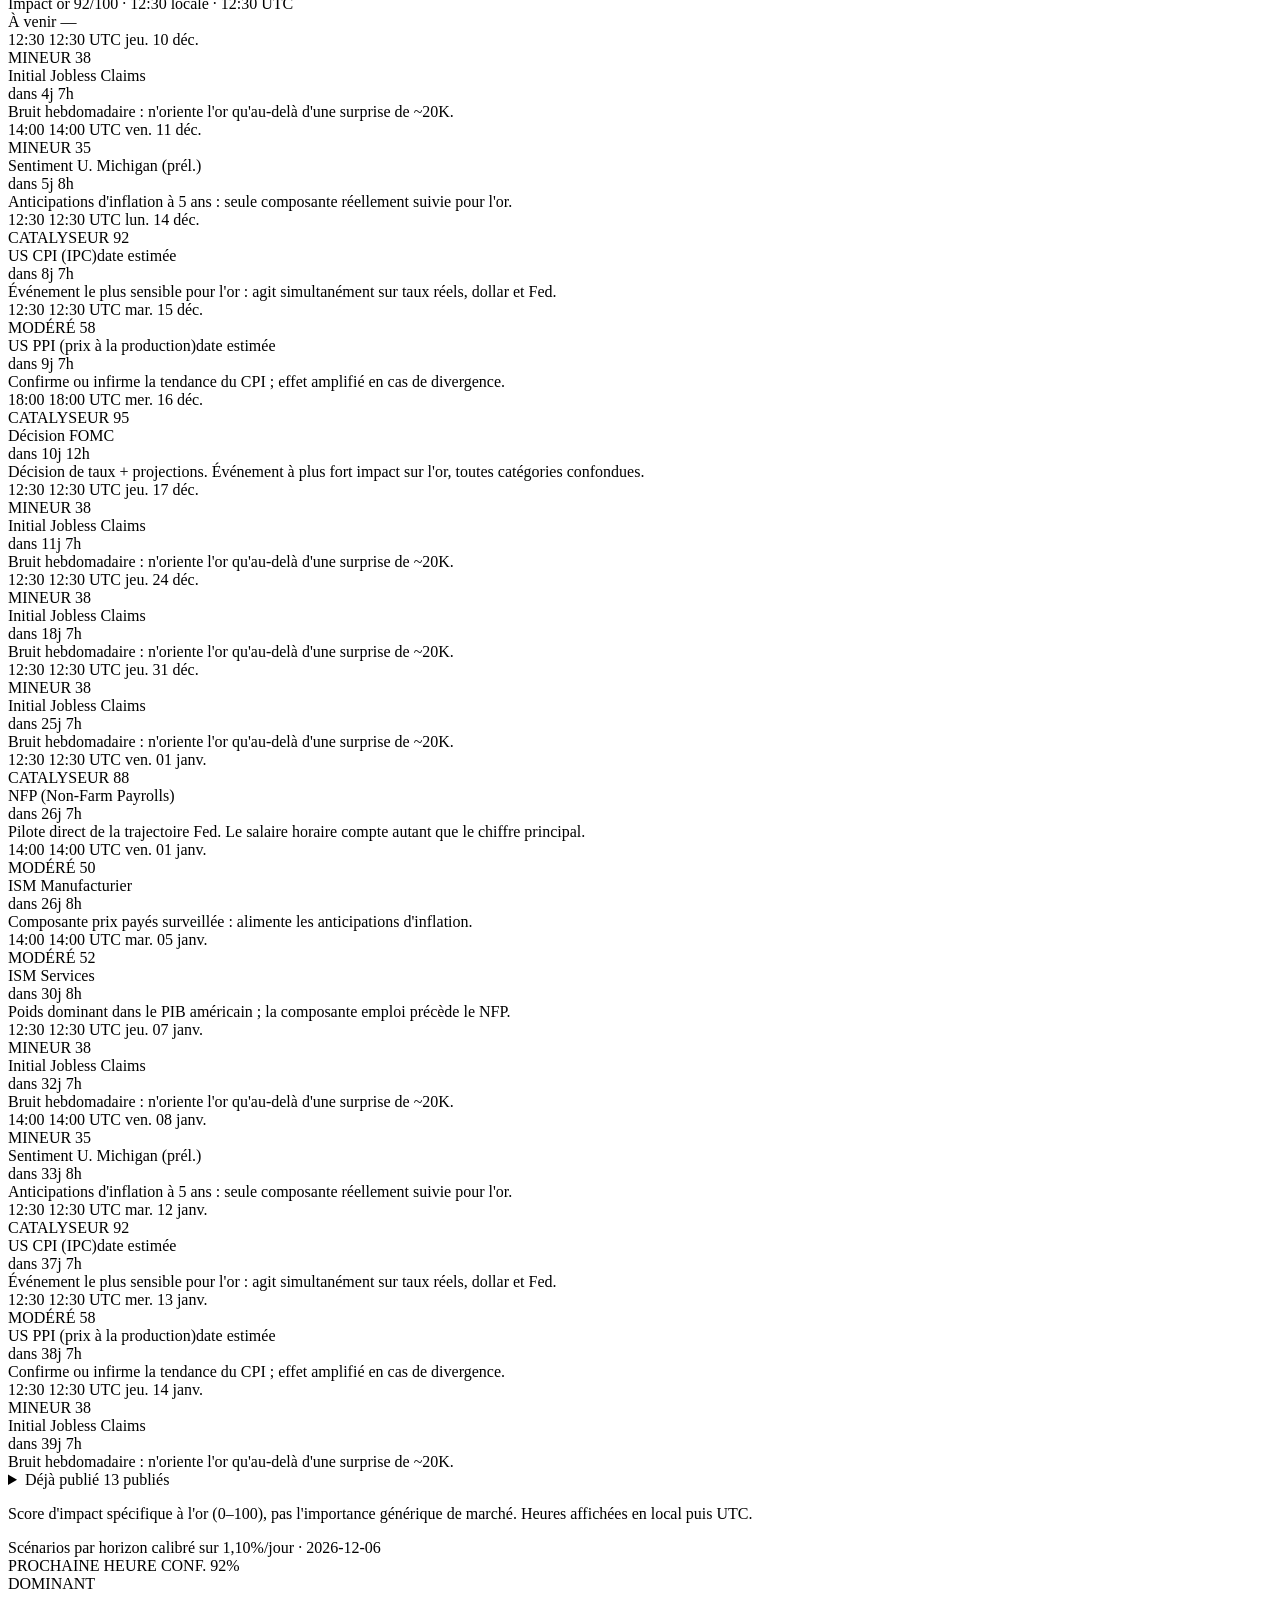
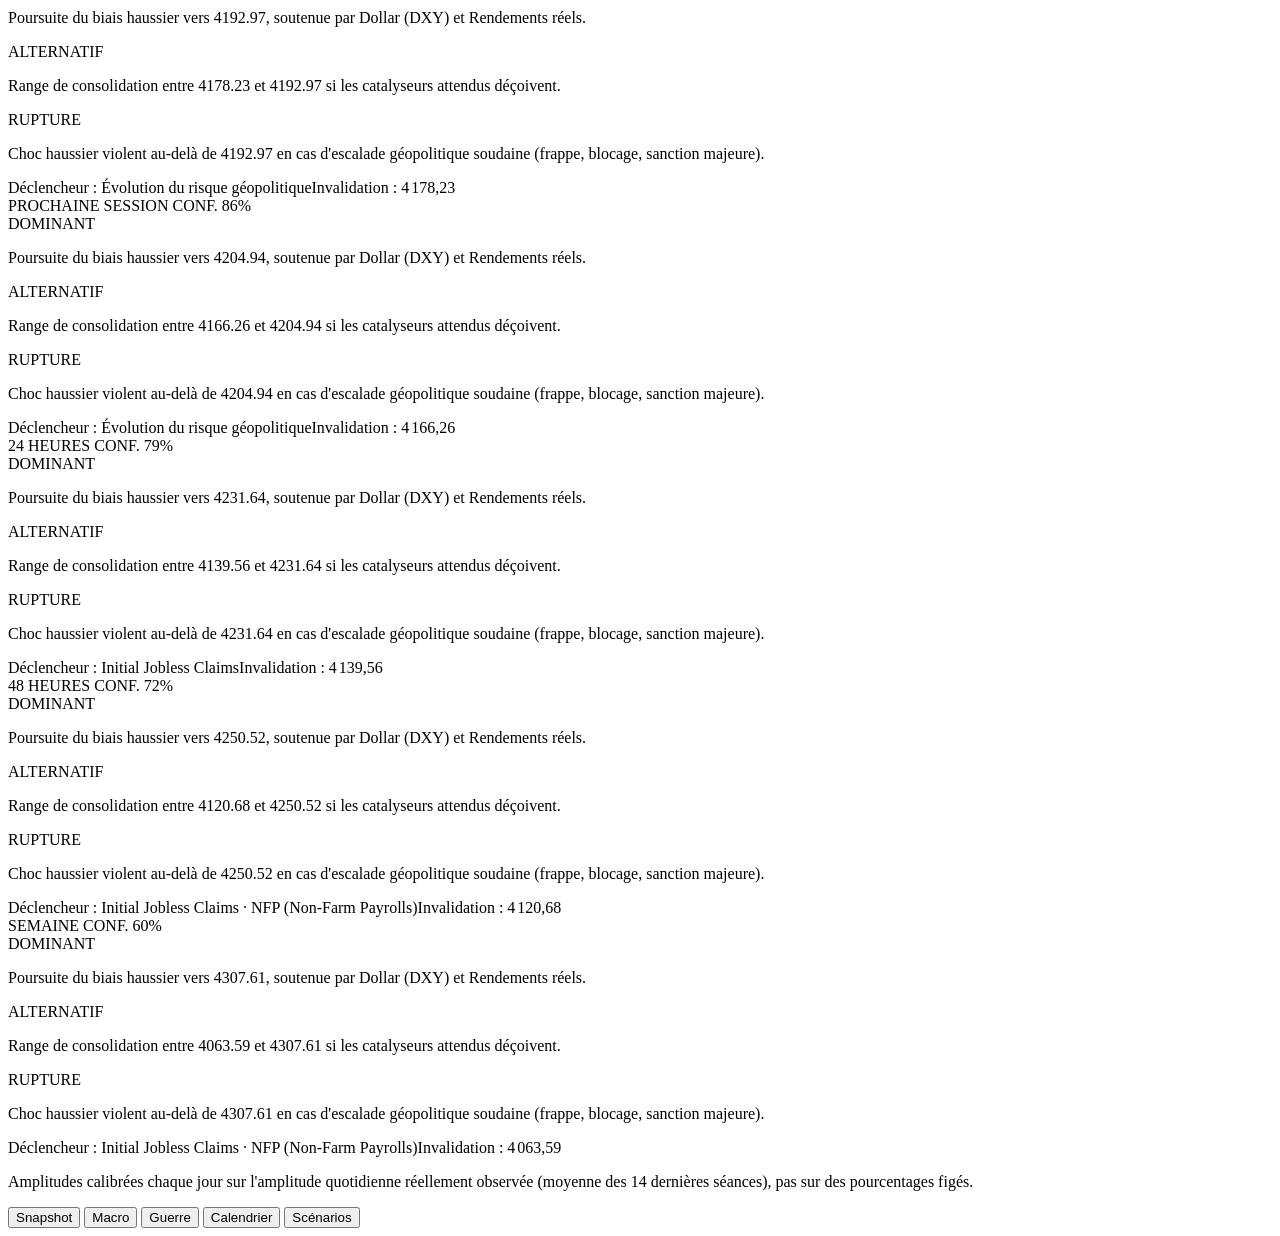
==== commit f5a018ed: "Rename index-17.html to index.html" ====
--- a/index.html
+++ b/index.html
@@ -136,6 +136,11 @@
       <div class="section-title">Zones de tension <span class="section-sub" id="geo-live-count">—</span></div>
       <div class="feed-error-line hidden" id="geo-error"></div>
       <div id="geo-zones"></div>
+
+      <details class="accordion" id="diag-block">
+        <summary>Diagnostic technique <span class="cal-past-count" id="diag-count">—</span></summary>
+        <div id="diag-log" class="diag-log"></div>
+      </details>
     </section>
 
     <!-- ============ TAB : CALENDRIER ============ -->
